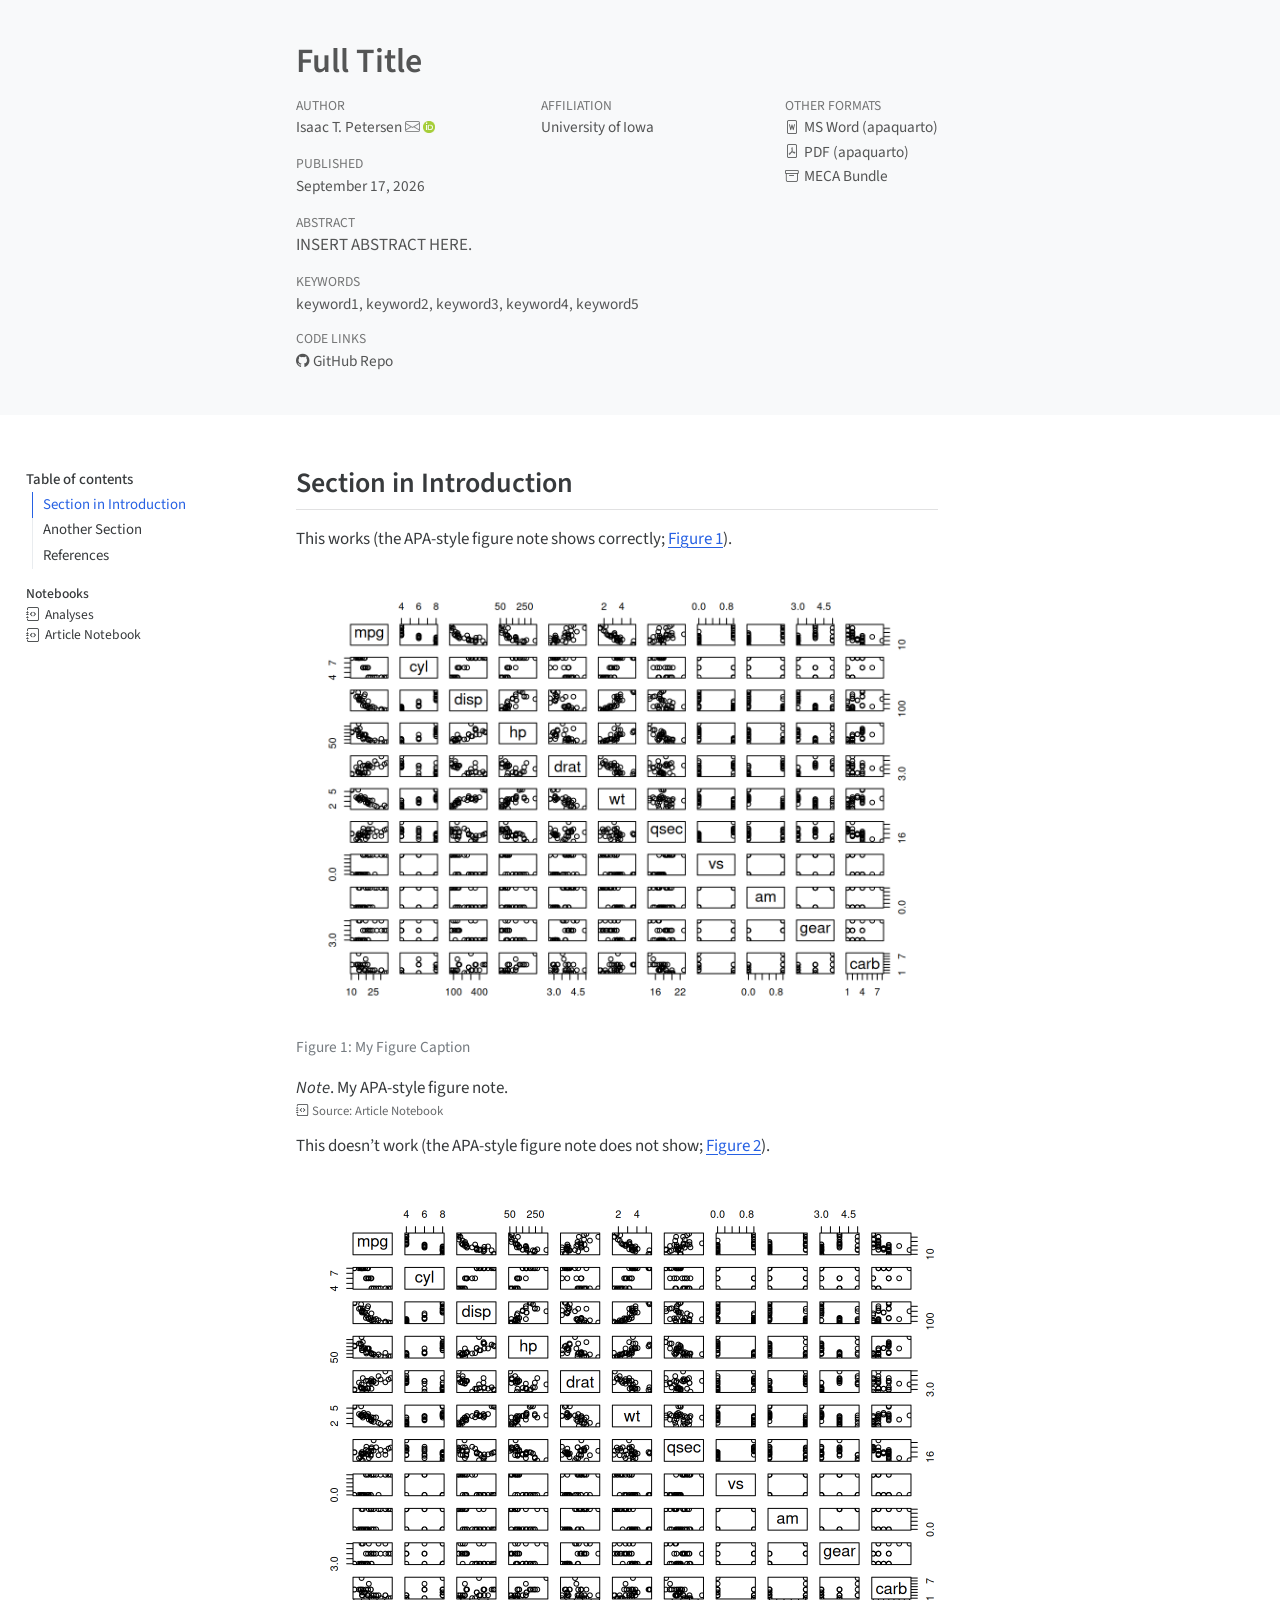
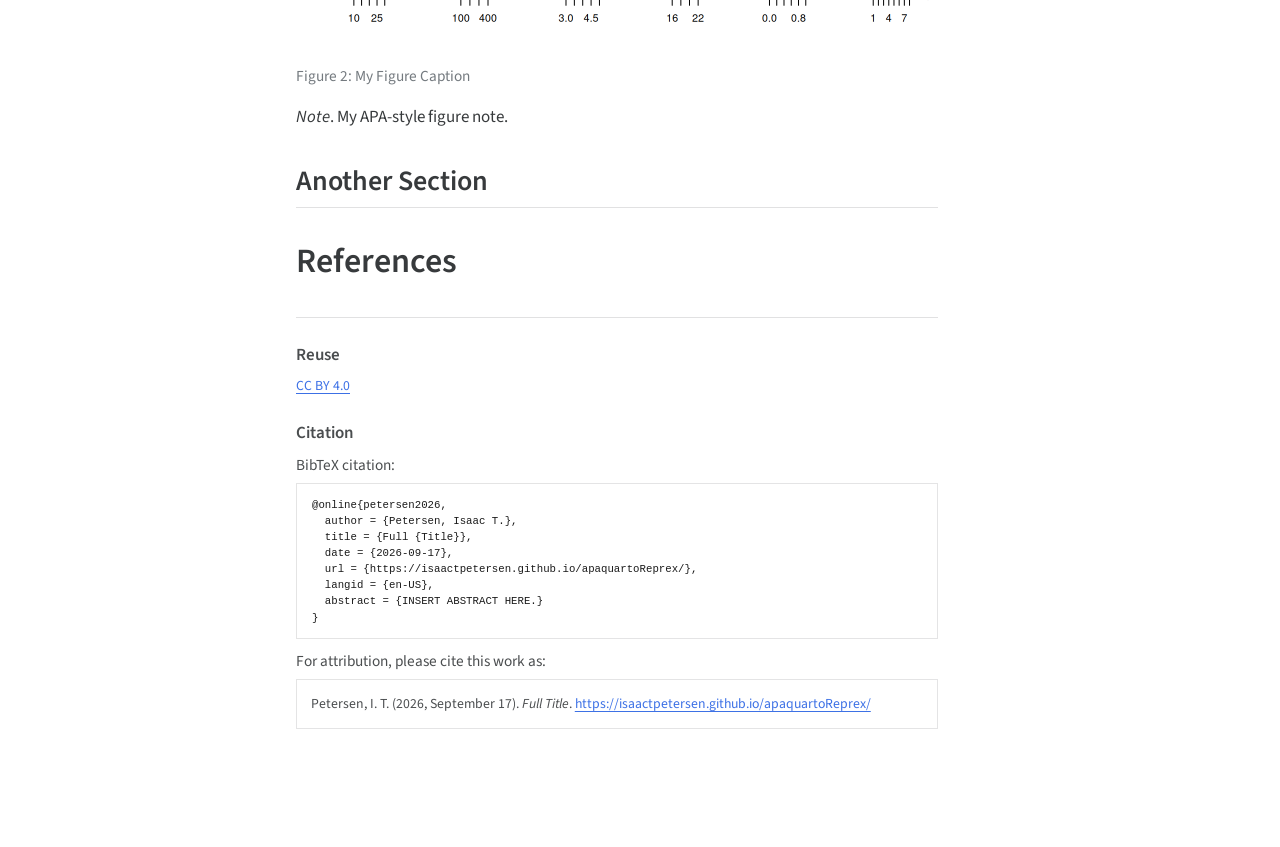
==== index.html @ 2e9f4476 "Built site for gh-pages" ====
<!DOCTYPE html>
<html xmlns="http://www.w3.org/1999/xhtml" lang="en-US" xml:lang="en-US"><head>
<meta http-equiv="Content-Type" content="text/html; charset=UTF-8">
<meta charset="utf-8">
<meta name="generator" content="quarto-1.10.18">
<meta name="viewport" content="width=device-width, initial-scale=1.0, user-scalable=yes">
<meta name="author" content="Isaac T. Petersen">
<meta name="dcterms.date" content="2026-09-17">
<meta name="keywords" content="keyword1, keyword2, keyword3, keyword4, keyword5">
<title>Full Title</title>
<style>
/* Default styles provided by pandoc.
** See https://pandoc.org/MANUAL.html#variables-for-html for config info.
*/
span.smallcaps{font-variant: small-caps;}
div.columns{display: flex; gap: 1.5em;}
div.column{flex: auto;}
@media screen {
div.columns{gap: min(4vw, 1.5em);}
div.column{overflow-x: auto;}
}
div.hanging-indent{margin-left: 1.5em; text-indent: -1.5em;}
ul.task-list{list-style: none;}
ul.task-list li input[type="checkbox"] {
  width: 0.8em;
  margin: 0 0.8em 0.2em -1em; /* quarto-specific, see https://github.com/quarto-dev/quarto-cli/issues/4556 */ 
  vertical-align: middle;
}
/* CSS for citations */
div.csl-bib-body { }
div.csl-entry {
  clear: both;
}
.hanging-indent div.csl-entry {
  margin-left:2em;
  text-indent:-2em;
}
div.csl-left-margin {
  min-width:2em;
  float:left;
}
div.csl-right-inline {
  margin-left:2em;
  padding-left:1em;
}
div.csl-indent {
  margin-left: 2em;
}</style>

<script src="site_libs/clipboard/clipboard.min.js"></script>
<script src="site_libs/quarto-html/quarto.js" type="module"></script>
<script src="site_libs/quarto-html/tabsets/tabsets.js" type="module"></script>
<script src="site_libs/quarto-html/popper.min.js"></script>
<script src="site_libs/quarto-html/tippy.umd.min.js"></script>
<script src="site_libs/quarto-html/anchor.min.js"></script>
<link href="site_libs/quarto-html/tippy.css" rel="stylesheet">
<link href="site_libs/quarto-html/quarto-syntax-highlighting-3419ea62b3ca2d77d3d547f86109e84e.css" rel="stylesheet" id="quarto-text-highlighting-styles">
<script src="site_libs/bootstrap/bootstrap.min.js"></script>
<link href="site_libs/bootstrap/bootstrap-icons.css" rel="stylesheet">
<link href="site_libs/bootstrap/bootstrap-d07b712d61dff58662c8542fd5fda3bb.min.css" rel="stylesheet" append-hash="true" id="quarto-bootstrap" data-mode="light">
<script src="site_libs/quarto-contrib/glightbox/glightbox.min.js"></script>
<link href="site_libs/quarto-contrib/glightbox/glightbox.min.css" rel="stylesheet">
<link href="site_libs/quarto-contrib/glightbox/lightbox.css" rel="stylesheet"><script type="application/json" class="js-hypothesis-config">
{
  "theme": "classic",
  "openSidebar": false,
  "showHighlights": "whenSidebarOpen"
}
</script><script async="" src="https://hypothes.is/embed.js"></script><script>
  window.document.addEventListener("DOMContentLoaded", function (_event) {
    document.body.classList.add('hypothesis-enabled');
  });
</script><link href="site_libs/pagedtable-1.1/css/pagedtable.css" rel="stylesheet">
<script src="site_libs/pagedtable-1.1/js/pagedtable.js"></script>
<meta name="citation_title" content="Full Title">
<meta name="citation_abstract" content="INSERT ABSTRACT HERE.">
<meta name="citation_keywords" content="keyword1,keyword2,keyword3,keyword4,keyword5">
<meta name="citation_author" content="Isaac T. Petersen">
<meta name="citation_publication_date" content="2026-09-17">
<meta name="citation_cover_date" content="2026-09-17">
<meta name="citation_year" content="2026">
<meta name="citation_online_date" content="2026-09-17">
<meta name="citation_fulltext_html_url" content="https://isaactpetersen.github.io/apaquartoReprex/">
<meta name="citation_language" content="en-US">
<meta name="citation_reference" content="citation_title=Strategies for the development of volcanic hazard maps in monogenetic volcanic fields: The example of La Palma (Canary Islands);,citation_author=José Marrero;,citation_author=Alicia García;,citation_author=Manuel Berrocoso;,citation_author=Ángeles Llinares;,citation_author=Antonio Rodríguez-Losada;,citation_author=R. Ortiz;,citation_publication_date=2019-07;,citation_cover_date=2019-07;,citation_year=2019;,citation_doi=10.1186/s13617-019-0085-5;,citation_volume=8;,citation_journal_title=Journal of Applied Volcanology;">
</head>
<body class="quarto-light">

<header id="title-block-header" class="quarto-title-block default toc-left page-columns page-full"><div class="quarto-title-banner page-columns page-full">
    <div class="quarto-title column-body">
      <h1 class="title">Full Title</h1>
          </div>

    
    <div class="quarto-title-meta-container">
      <div class="quarto-title-meta-column-start">
            <div class="quarto-title-meta-author">
          <div class="quarto-title-meta-heading">Author</div>
          <div class="quarto-title-meta-heading">Affiliation</div>
          
                <div class="quarto-title-meta-contents">
            <p class="author">Isaac T. Petersen <a href="mailto:isaac-t-petersen@uiowa.edu" class="quarto-title-author-email"><i class="bi bi-envelope"></i></a> <a href="https://orcid.org/0000-0003-3072-6673" class="quarto-title-author-orcid" aria-label="ORCID profile for Isaac T. Petersen"> <img alt="" src="[data-uri]"></a></p>
          </div>
                <div class="quarto-title-meta-contents">
                    <p class="affiliation">
                        University of Iowa
                      </p>
                  </div>
                    </div>
        
        <div class="quarto-title-meta">

                      
                <div>
            <div class="quarto-title-meta-heading">Published</div>
            <div class="quarto-title-meta-contents">
              <p class="date">September 17, 2026</p>
            </div>
          </div>
          
                
              </div>
      </div>
      <div class="quarto-title-meta-column-end quarto-other-formats-target">
      <div class="quarto-alternate-formats"><div class="quarto-title-meta-heading">Other Formats</div><div class="quarto-title-meta-contents"><p><a href="index.docx"><i class="bi bi-file-word"></i>MS Word (apaquarto)</a></p></div><div class="quarto-title-meta-contents"><p><a href="index.pdf"><i class="bi bi-file-pdf"></i>PDF (apaquarto)</a></p></div><div class="quarto-title-meta-contents"><p><a href="index-meca.zip" data-meca-link="true"><i class="bi bi-archive"></i>MECA Bundle</a></p></div></div></div>
    </div>

    <div>
      <div class="abstract">
        <div class="block-title">Abstract</div>
        INSERT ABSTRACT HERE.
      </div>
    </div>

    <div>
      <div class="keywords">
        <div class="block-title">Keywords</div>
        <p>keyword1, keyword2, keyword3, keyword4, keyword5</p>
      </div>
    </div>

    <div class="quarto-other-links-text-target">
    <div class="quarto-code-links"><div class="quarto-title-meta-heading">Code Links</div><div class="quarto-title-meta-contents"><span><a href="https://github.com/isaactpetersen/apaquartoReprex/" target="_blank"><i class="bi bi-github"></i>GitHub Repo</a></span></div></div></div>  </div>
</header><div id="quarto-content" class="page-columns page-rows-contents page-layout-article toc-left">
<div id="quarto-sidebar-toc-left" class="sidebar toc-left">
  <nav id="TOC" role="doc-toc" class="toc-active"><h2 id="toc-title">Table of contents</h2>
   
  <ul>
<li><a href="#section-in-introduction" id="toc-section-in-introduction" class="nav-link active" data-scroll-target="#section-in-introduction">Section in Introduction</a></li>
  <li><a href="#another-section" id="toc-another-section" class="nav-link" data-scroll-target="#another-section">Another Section</a></li>
  <li><a href="#references" id="toc-references" class="nav-link" data-scroll-target="#references">References</a></li>
  </ul><div class="quarto-alternate-notebooks"><h2>Notebooks</h2><ul><li><a href="notebooks/analyses-preview.html"><i class="bi bi-journal-code"></i>Analyses</a></li><li><a href="index-preview.html"><i class="bi bi-journal-code"></i>Article Notebook</a></li></ul></div></nav>
</div>
<div id="quarto-margin-sidebar" class="sidebar margin-sidebar zindex-bottom">
</div>
<main class="content quarto-banner-title-block" id="quarto-document-content"><!-- The introduction should not have a level-1 heading such as Introduction. --><section id="section-in-introduction" class="level2"><h2 class="anchored" data-anchor-id="section-in-introduction">Section in Introduction</h2>
<p>This works (the APA-style figure note shows correctly; <a href="#fig-mtcars" class="quarto-xref">Figure&nbsp;1</a>).</p>
<div id="cell-fig-mtcars" class="cell" data-apa-note="My APA-style figure note." data-apa-note-written="2d80652f">
<div class="cell-output-display">
<div id="fig-mtcars" class="quarto-float quarto-figure quarto-figure-center anchored">
<figure class="quarto-float quarto-float-fig figure"><div aria-describedby="fig-mtcars-caption-0ceaefa1-69ba-4598-a22c-09a6ac19f8ca">
<a href="index_files/figure-html/fig-mtcars-1.png" class="lightbox" data-gallery="quarto-lightbox-gallery-1" title="Figure&nbsp;1: My Figure Caption"><img src="index_files/figure-html/fig-mtcars-1.png" class="img-fluid figure-img" width="672"></a>
</div>
<figcaption class="quarto-float-caption-bottom quarto-float-caption quarto-float-fig" id="fig-mtcars-caption-0ceaefa1-69ba-4598-a22c-09a6ac19f8ca">
Figure&nbsp;1: My Figure Caption
</figcaption></figure>
</div>
</div>
<div>
<div class="FigureNote NoIndent" data-custom-style="FigureNote">
<em>Note</em>. My&nbsp;APA-style figure note.
</div>
</div>
<a class="quarto-notebook-link" id="nblink-1" href="index-preview.html#cell-fig-mtcars">Source: Article Notebook</a></div>
<p>This doesn’t work (the APA-style figure note does not show; <a href="#fig-mtcars2" class="quarto-xref">Figure&nbsp;2</a>).</p>
<div class="quarto-embed-nb-cell">
<div id="cell-fig-mtcars2" class="cell" data-apa-note="My APA-style figure note." data-apa-note-written="2d80652f">
<div class="cell-output cell-output-display">
<div id="fig-mtcars2" class="quarto-float quarto-figure quarto-figure-center anchored">
<figure class="quarto-float quarto-float-fig figure"><div aria-describedby="fig-mtcars2-caption-0ceaefa1-69ba-4598-a22c-09a6ac19f8ca">
<a href="index_files/figure-html/notebooks-analyses-fig-mtcars2-output-1.png" class="lightbox" data-gallery="quarto-lightbox-gallery-2" title="Figure&nbsp;2: My Figure Caption"><img src="index_files/figure-html/notebooks-analyses-fig-mtcars2-output-1.png" width="672" height="480" class="figure-img"></a>
</div>
<figcaption class="quarto-float-caption-bottom quarto-float-caption quarto-float-fig" id="fig-mtcars2-caption-0ceaefa1-69ba-4598-a22c-09a6ac19f8ca">
Figure&nbsp;2: My Figure Caption
</figcaption></figure>
</div>
</div>
<div>
<div class="FigureNote NoIndent" data-custom-style="FigureNote">
<em>Note</em>. My&nbsp;APA-style figure note.
</div>
</div>
</div>
</div>
</section><section id="another-section" class="level2"><h2 class="anchored" data-anchor-id="another-section">Another Section</h2>
</section><section id="references" class="level1"><h1>References</h1>
<!-- References will auto-populate in the refs div below -->
<div id="refs" role="list">

</div>
</section><div id="quarto-appendix" class="default"><section class="quarto-appendix-contents" id="quarto-reuse"><h2 class="anchored quarto-appendix-heading">Reuse</h2><div class="quarto-appendix-contents"><div><a rel="license" href="https://creativecommons.org/licenses/by/4.0/deed.en_us">CC BY 4.0</a></div></div></section><section class="quarto-appendix-contents" id="quarto-citation"><h2 class="anchored quarto-appendix-heading">Citation</h2><div><div class="quarto-appendix-secondary-label">BibTeX citation:</div><pre class="sourceCode code-with-copy quarto-appendix-bibtex"><code class="sourceCode bibtex">@online{petersen2026,
  author = {Petersen, Isaac T.},
  title = {Full {Title}},
  date = {2026-09-17},
  url = {https://isaactpetersen.github.io/apaquartoReprex/},
  langid = {en-US},
  abstract = {INSERT ABSTRACT HERE.}
}
</code><button title="Copy to Clipboard" class="code-copy-button"><i class="bi"></i></button></pre><div class="quarto-appendix-secondary-label">For attribution, please cite this work as:</div><div id="ref-petersen2026" class="csl-entry quarto-appendix-citeas" role="listitem">
Petersen, I. T. (2026, September 17). <em>Full Title</em>. <a href="https://isaactpetersen.github.io/apaquartoReprex/">https://isaactpetersen.github.io/apaquartoReprex/</a>
</div></div></section></div></main><!-- /main column --><script id="quarto-html-after-body" type="application/javascript">
  window.document.addEventListener("DOMContentLoaded", function (event) {
    const icon = "";
    const anchorJS = new window.AnchorJS();
    anchorJS.options = {
      placement: 'right',
      icon: icon
    };
    anchorJS.add('.anchored');
    const isCodeAnnotation = (el) => {
      for (const clz of el.classList) {
        if (clz.startsWith('code-annotation-')) {                     
          return true;
        }
      }
      return false;
    }
    const onCopySuccess = function(e) {
      // button target
      const button = e.trigger;
      // don't keep focus
      button.blur();
      // flash "checked"
      button.classList.add('code-copy-button-checked');
      var currentTitle = button.getAttribute("title");
      button.setAttribute("title", "Copied!");
      let tooltip;
      if (window.bootstrap) {
        button.setAttribute("data-bs-toggle", "tooltip");
        button.setAttribute("data-bs-placement", "left");
        button.setAttribute("data-bs-title", "Copied!");
        tooltip = new bootstrap.Tooltip(button, 
          { trigger: "manual", 
            customClass: "code-copy-button-tooltip",
            offset: [0, -8]});
        tooltip.show();    
      }
      setTimeout(function() {
        if (tooltip) {
          tooltip.hide();
          button.removeAttribute("data-bs-title");
          button.removeAttribute("data-bs-toggle");
          button.removeAttribute("data-bs-placement");
        }
        button.setAttribute("title", currentTitle);
        button.classList.remove('code-copy-button-checked');
      }, 1000);
      // clear code selection
      e.clearSelection();
    }
    const getTextToCopy = function(trigger) {
      const outerScaffold = trigger.parentElement.cloneNode(true);
      const codeEl = outerScaffold.querySelector('code');
      for (const childEl of codeEl.children) {
        if (isCodeAnnotation(childEl)) {
          childEl.remove();
        }
      }
      return codeEl.innerText;
    }
    const clipboard = new window.ClipboardJS('.code-copy-button:not([data-in-quarto-modal])', {
      text: getTextToCopy
    });
    clipboard.on('success', onCopySuccess);
    if (window.document.getElementById('quarto-embedded-source-code-modal')) {
      const clipboardModal = new window.ClipboardJS('.code-copy-button[data-in-quarto-modal]', {
        text: getTextToCopy,
        container: window.document.getElementById('quarto-embedded-source-code-modal')
      });
      clipboardModal.on('success', onCopySuccess);
    }
      var localhostRegex = new RegExp(/^(?:http|https):\/\/localhost\:?[0-9]*\//);
      var mailtoRegex = new RegExp(/^mailto:/);
        var filterRegex = new RegExp('/' + window.location.host + '/');
      var isInternal = (href) => {
          return filterRegex.test(href) || localhostRegex.test(href) || mailtoRegex.test(href);
      }
      // Inspect non-navigation links and adorn them if external
     var links = window.document.querySelectorAll('a[href]:not(.nav-link):not(.navbar-brand):not(.toc-action):not(.sidebar-link):not(.sidebar-item-toggle):not(.pagination-link):not(.no-external):not([aria-hidden]):not(.dropdown-item):not(.quarto-navigation-tool):not(.about-link)');
      for (var i=0; i<links.length; i++) {
        const link = links[i];
        if (!isInternal(link.href)) {
          // undo the damage that might have been done by quarto-nav.js in the case of
          // links that we want to consider external
          if (link.dataset.originalHref !== undefined) {
            link.href = link.dataset.originalHref;
          }
            // target, if specified
            link.setAttribute("target", "_blank");
            if (link.getAttribute("rel") === null) {
              link.setAttribute("rel", "noopener");
            }
        }
      }
    function tippyHover(el, contentFn, onTriggerFn, onUntriggerFn) {
      const config = {
        allowHTML: true,
        maxWidth: 500,
        delay: 100,
        arrow: false,
        appendTo: function(el) {
            return el.parentElement;
        },
        interactive: true,
        interactiveBorder: 10,
        theme: 'quarto',
        placement: 'bottom-start',
      };
      if (contentFn) {
        config.content = contentFn;
      }
      if (onTriggerFn) {
        config.onTrigger = onTriggerFn;
      }
      if (onUntriggerFn) {
        config.onUntrigger = onUntriggerFn;
      }
      window.tippy(el, config); 
    }
    const noterefs = window.document.querySelectorAll('a[role="doc-noteref"]');
    for (var i=0; i<noterefs.length; i++) {
      const ref = noterefs[i];
      tippyHover(ref, function() {
        // use id or data attribute instead here
        let href = ref.getAttribute('data-footnote-href') || ref.getAttribute('href');
        try { href = new URL(href).hash; } catch {}
        const id = href.replace(/^#\/?/, "");
        const note = window.document.getElementById(id);
        if (note) {
          return note.innerHTML;
        } else {
          return "";
        }
      });
    }
    const xrefs = window.document.querySelectorAll('a.quarto-xref');
    const processXRef = (id, note) => {
      // Strip column container classes
      const stripColumnClz = (el) => {
        el.classList.remove("page-full", "page-columns");
        if (el.children) {
          for (const child of el.children) {
            stripColumnClz(child);
          }
        }
      }
      stripColumnClz(note)
      if (id === null || id.startsWith('sec-')) {
        // Special case sections, only their first couple elements
        const container = document.createElement("div");
        if (note.children && note.children.length > 2) {
          container.appendChild(note.children[0].cloneNode(true));
          for (let i = 1; i < note.children.length; i++) {
            const child = note.children[i];
            if (child.tagName === "P" && child.innerText === "") {
              continue;
            } else {
              container.appendChild(child.cloneNode(true));
              break;
            }
          }
          if (window.Quarto?.typesetMath) {
            window.Quarto.typesetMath(container);
          }
          return container.innerHTML
        } else {
          if (window.Quarto?.typesetMath) {
            window.Quarto.typesetMath(note);
          }
          return note.innerHTML;
        }
      } else {
        // Remove any anchor links if they are present
        const anchorLink = note.querySelector('a.anchorjs-link');
        if (anchorLink) {
          anchorLink.remove();
        }
        if (window.Quarto?.typesetMath) {
          window.Quarto.typesetMath(note);
        }
        if (note.classList.contains("callout")) {
          return note.outerHTML;
        } else {
          return note.innerHTML;
        }
      }
    }
    for (var i=0; i<xrefs.length; i++) {
      const xref = xrefs[i];
      tippyHover(xref, undefined, function(instance) {
        instance.disable();
        let url = xref.getAttribute('href');
        let hash = undefined; 
        if (url.startsWith('#')) {
          hash = url;
        } else {
          try { hash = new URL(url).hash; } catch {}
        }
        if (hash) {
          const id = hash.replace(/^#\/?/, "");
          const note = window.document.getElementById(id);
          if (note !== null) {
            try {
              const html = processXRef(id, note.cloneNode(true));
              instance.setContent(html);
            } finally {
              instance.enable();
              instance.show();
            }
          } else {
            // See if we can fetch this
            fetch(url.split('#')[0])
            .then(res => res.text())
            .then(html => {
              const parser = new DOMParser();
              const htmlDoc = parser.parseFromString(html, "text/html");
              const note = htmlDoc.getElementById(id);
              if (note !== null) {
                const html = processXRef(id, note);
                instance.setContent(html);
              } 
            }).finally(() => {
              instance.enable();
              instance.show();
            });
          }
        } else {
          // See if we can fetch a full url (with no hash to target)
          // This is a special case and we should probably do some content thinning / targeting
          fetch(url)
          .then(res => res.text())
          .then(html => {
            const parser = new DOMParser();
            const htmlDoc = parser.parseFromString(html, "text/html");
            const note = htmlDoc.querySelector('main.content');
            if (note !== null) {
              // This should only happen for chapter cross references
              // (since there is no id in the URL)
              // remove the first header
              if (note.children.length > 0 && note.children[0].tagName === "HEADER") {
                note.children[0].remove();
              }
              const html = processXRef(null, note);
              instance.setContent(html);
            } 
          }).finally(() => {
            instance.enable();
            instance.show();
          });
        }
      }, function(instance) {
      });
    }
        let selectedAnnoteEl;
        const selectorForAnnotation = ( cell, annotation) => {
          let cellAttr = 'data-code-cell="' + cell + '"';
          let lineAttr = 'data-code-annotation="' +  annotation + '"';
          const selector = 'span[' + cellAttr + '][' + lineAttr + ']';
          return selector;
        }
        const selectCodeLines = (annoteEl) => {
          const doc = window.document;
          const targetCell = annoteEl.getAttribute("data-target-cell");
          const targetAnnotation = annoteEl.getAttribute("data-target-annotation");
          const annoteSpan = window.document.querySelector(selectorForAnnotation(targetCell, targetAnnotation));
          const lines = annoteSpan.getAttribute("data-code-lines").split(",");
          const lineIds = lines.map((line) => {
            return targetCell + "-" + line;
          })
          let top = null;
          let height = null;
          let parent = null;
          if (lineIds.length > 0) {
              //compute the position of the single el (top and bottom and make a div)
              const el = window.document.getElementById(lineIds[0]);
              top = el.offsetTop;
              height = el.offsetHeight;
              parent = el.parentElement.parentElement;
            if (lineIds.length > 1) {
              const lastEl = window.document.getElementById(lineIds[lineIds.length - 1]);
              const bottom = lastEl.offsetTop + lastEl.offsetHeight;
              height = bottom - top;
            }
            if (top !== null && height !== null && parent !== null) {
              // cook up a div (if necessary) and position it 
              let div = window.document.getElementById("code-annotation-line-highlight");
              if (div === null) {
                div = window.document.createElement("div");
                div.setAttribute("id", "code-annotation-line-highlight");
                div.style.position = 'absolute';
                parent.appendChild(div);
              }
              div.style.top = top - 2 + "px";
              div.style.height = height + 4 + "px";
              div.style.left = 0;
              let gutterDiv = window.document.getElementById("code-annotation-line-highlight-gutter");
              if (gutterDiv === null) {
                gutterDiv = window.document.createElement("div");
                gutterDiv.setAttribute("id", "code-annotation-line-highlight-gutter");
                gutterDiv.style.position = 'absolute';
                const codeCell = window.document.getElementById(targetCell);
                const gutter = codeCell.querySelector('.code-annotation-gutter');
                gutter.appendChild(gutterDiv);
              }
              gutterDiv.style.top = top - 2 + "px";
              gutterDiv.style.height = height + 4 + "px";
            }
            selectedAnnoteEl = annoteEl;
          }
        };
        const unselectCodeLines = () => {
          const elementsIds = ["code-annotation-line-highlight", "code-annotation-line-highlight-gutter"];
          elementsIds.forEach((elId) => {
            const div = window.document.getElementById(elId);
            if (div) {
              div.remove();
            }
          });
          selectedAnnoteEl = undefined;
        };
          // Handle positioning of the toggle
      window.addEventListener(
        "resize",
        throttle(() => {
          elRect = undefined;
          if (selectedAnnoteEl) {
            selectCodeLines(selectedAnnoteEl);
          }
        }, 10)
      );
      function throttle(fn, ms) {
      let throttle = false;
      let timer;
        return (...args) => {
          if(!throttle) { // first call gets through
              fn.apply(this, args);
              throttle = true;
          } else { // all the others get throttled
              if(timer) clearTimeout(timer); // cancel #2
              timer = setTimeout(() => {
                fn.apply(this, args);
                timer = throttle = false;
              }, ms);
          }
        };
      }
        // Attach click handler to the DT
        const annoteDls = window.document.querySelectorAll('dt[data-target-cell]');
        for (const annoteDlNode of annoteDls) {
          annoteDlNode.addEventListener('click', (event) => {
            const clickedEl = event.target;
            if (clickedEl !== selectedAnnoteEl) {
              unselectCodeLines();
              const activeEl = window.document.querySelector('dt[data-target-cell].code-annotation-active');
              if (activeEl) {
                activeEl.classList.remove('code-annotation-active');
              }
              selectCodeLines(clickedEl);
              clickedEl.classList.add('code-annotation-active');
            } else {
              // Unselect the line
              unselectCodeLines();
              clickedEl.classList.remove('code-annotation-active');
            }
          });
        }
    const findCites = (el) => {
      const parentEl = el.parentElement;
      if (parentEl) {
        const cites = parentEl.dataset.cites;
        if (cites) {
          return {
            el,
            cites: cites.split(' ')
          };
        } else {
          return findCites(el.parentElement)
        }
      } else {
        return undefined;
      }
    };
    var bibliorefs = window.document.querySelectorAll('a[role="doc-biblioref"]');
    for (var i=0; i<bibliorefs.length; i++) {
      const ref = bibliorefs[i];
      const citeInfo = findCites(ref);
      if (citeInfo) {
        tippyHover(citeInfo.el, function() {
          var popup = window.document.createElement('div');
          citeInfo.cites.forEach(function(cite) {
            var citeDiv = window.document.createElement('div');
            citeDiv.classList.add('hanging-indent');
            citeDiv.classList.add('csl-entry');
            var biblioDiv = window.document.getElementById('ref-' + cite);
            if (biblioDiv) {
              citeDiv.innerHTML = biblioDiv.innerHTML;
            }
            popup.appendChild(citeDiv);
          });
          return popup.innerHTML;
        });
      }
    }
  });
  </script>
</div> <!-- /content -->
<script>var lightboxQuarto = GLightbox({"closeEffect":"zoom","descPosition":"bottom","loop":false,"openEffect":"zoom","selector":".lightbox"});
(function() {
  let previousOnload = window.onload;
  window.onload = () => {
    if (previousOnload) {
      previousOnload();
    }
    lightboxQuarto.on('slide_before_load', (data) => {
      const { slideIndex, slideNode, slideConfig, player, trigger } = data;
      const href = trigger.getAttribute('href');
      if (href !== null) {
        const imgEl = window.document.querySelector(`a[href="${href}"] img`);
        if (imgEl !== null) {
          const srcAttr = imgEl.getAttribute("src");
          if (srcAttr && srcAttr.startsWith("data:")) {
            slideConfig.href = srcAttr;
          }
        }
      } 
    });
  
    lightboxQuarto.on('slide_after_load', (data) => {
      const { slideIndex, slideNode, slideConfig, player, trigger } = data;
      if (window.Quarto?.typesetMath) {
        window.Quarto.typesetMath(slideNode);
      }
    });
  
  };
  
})();
          </script>


</body></html>
---- site_libs/quarto-html/tippy.css ----
.tippy-box[data-animation=fade][data-state=hidden]{opacity:0}[data-tippy-root]{max-width:calc(100vw - 10px)}.tippy-box{position:relative;background-color:#333;color:#fff;border-radius:4px;font-size:14px;line-height:1.4;white-space:normal;outline:0;transition-property:transform,visibility,opacity}.tippy-box[data-placement^=top]>.tippy-arrow{bottom:0}.tippy-box[data-placement^=top]>.tippy-arrow:before{bottom:-7px;left:0;border-width:8px 8px 0;border-top-color:initial;transform-origin:center top}.tippy-box[data-placement^=bottom]>.tippy-arrow{top:0}.tippy-box[data-placement^=bottom]>.tippy-arrow:before{top:-7px;left:0;border-width:0 8px 8px;border-bottom-color:initial;transform-origin:center bottom}.tippy-box[data-placement^=left]>.tippy-arrow{right:0}.tippy-box[data-placement^=left]>.tippy-arrow:before{border-width:8px 0 8px 8px;border-left-color:initial;right:-7px;transform-origin:center left}.tippy-box[data-placement^=right]>.tippy-arrow{left:0}.tippy-box[data-placement^=right]>.tippy-arrow:before{left:-7px;border-width:8px 8px 8px 0;border-right-color:initial;transform-origin:center right}.tippy-box[data-inertia][data-state=visible]{transition-timing-function:cubic-bezier(.54,1.5,.38,1.11)}.tippy-arrow{width:16px;height:16px;color:#333}.tippy-arrow:before{content:"";position:absolute;border-color:transparent;border-style:solid}.tippy-content{position:relative;padding:5px 9px;z-index:1}
---- site_libs/quarto-html/quarto-syntax-highlighting-3419ea62b3ca2d77d3d547f86109e84e.css ----
/* quarto syntax highlight colors */
:root {
  --quarto-hl-ot-color: #d91e18;
  --quarto-hl-at-color: #a55a00;
  --quarto-hl-ss-color: #008000;
  --quarto-hl-an-color: #696969;
  --quarto-hl-fu-color: #06287e;
  --quarto-hl-st-color: #008000;
  --quarto-hl-cf-color: #d91e18;
  --quarto-hl-op-color: #00769e;
  --quarto-hl-er-color: #7928a1;
  --quarto-hl-bn-color: #7928a1;
  --quarto-hl-al-color: #7928a1;
  --quarto-hl-va-color: #a55a00;
  --quarto-hl-bu-color: inherit;
  --quarto-hl-ex-color: inherit;
  --quarto-hl-pp-color: #7928a1;
  --quarto-hl-in-color: #696969;
  --quarto-hl-vs-color: #008000;
  --quarto-hl-wa-color: #696969;
  --quarto-hl-do-color: #696969;
  --quarto-hl-im-color: inherit;
  --quarto-hl-ch-color: #008000;
  --quarto-hl-dt-color: #7928a1;
  --quarto-hl-fl-color: #a55a00;
  --quarto-hl-co-color: #696969;
  --quarto-hl-cv-color: #696969;
  --quarto-hl-cn-color: #d91e18;
  --quarto-hl-sc-color: #00769e;
  --quarto-hl-dv-color: #7928a1;
  --quarto-hl-kw-color: #d91e18;
}

/* other quarto variables */
:root {
  --quarto-font-monospace: SFMono-Regular, Menlo, Monaco, Consolas, "Liberation Mono", "Courier New", monospace;
}

/* syntax highlight based on Pandoc's rules */
pre > code.sourceCode > span {
  color: #545454;
}

code.sourceCode > span {
  color: #545454;
}

div.sourceCode,
div.sourceCode pre.sourceCode {
  color: #545454;
}

/* Normal */
code span {
  color: #545454;
}

/* Alert */
code span.al {
  color: #7928a1;
  font-style: inherit;
}

/* Annotation */
code span.an {
  color: #696969;
  font-style: inherit;
}

/* Attribute */
code span.at {
  color: #a55a00;
  font-style: inherit;
}

/* BaseN */
code span.bn {
  color: #7928a1;
  font-style: inherit;
}

/* BuiltIn */
code span.bu {
  font-style: inherit;
}

/* ControlFlow */
code span.cf {
  color: #d91e18;
  font-style: inherit;
}

/* Char */
code span.ch {
  color: #008000;
  font-style: inherit;
}

/* Constant */
code span.cn {
  color: #d91e18;
  font-style: inherit;
}

/* Comment */
code span.co {
  color: #696969;
  font-style: inherit;
}

/* CommentVar */
code span.cv {
  color: #696969;
  font-style: italic;
}

/* Documentation */
code span.do {
  color: #696969;
  font-style: italic;
}

/* DataType */
code span.dt {
  color: #7928a1;
  font-style: inherit;
}

/* DecVal */
code span.dv {
  color: #7928a1;
  font-style: inherit;
}

/* Error */
code span.er {
  color: #7928a1;
  font-style: inherit;
}

/* Extension */
code span.ex {
  font-style: inherit;
}

/* Float */
code span.fl {
  color: #a55a00;
  font-style: inherit;
}

/* Function */
code span.fu {
  color: #06287e;
  font-style: inherit;
}

/* Import */
code span.im {
  font-style: inherit;
}

/* Information */
code span.in {
  color: #696969;
  font-style: inherit;
}

/* Keyword */
code span.kw {
  color: #d91e18;
  font-style: inherit;
}

/* Operator */
code span.op {
  color: #00769e;
  font-style: inherit;
}

/* Other */
code span.ot {
  color: #d91e18;
  font-style: inherit;
}

/* Preprocessor */
code span.pp {
  color: #7928a1;
  font-style: inherit;
}

/* SpecialChar */
code span.sc {
  color: #00769e;
  font-style: inherit;
}

/* SpecialString */
code span.ss {
  color: #008000;
  font-style: inherit;
}

/* String */
code span.st {
  color: #008000;
  font-style: inherit;
}

/* Variable */
code span.va {
  color: #a55a00;
  font-style: inherit;
}

/* VerbatimString */
code span.vs {
  color: #008000;
  font-style: inherit;
}

/* Warning */
code span.wa {
  color: #696969;
  font-style: italic;
}

.prevent-inlining {
  content: "</";
}

/*# sourceMappingURL=a0e48aebe202bc7301f9966d54efda35.css.map */
---- site_libs/pagedtable-1.1/css/pagedtable.css ----
.pagedtable {
  overflow: auto;
  padding-left: 8px;
  padding-right: 8px;
}

.pagedtable-wrapper {
  border: 1px solid #ccc;
  border-radius: 4px;
  margin-bottom: 10px;
}

.pagedtable table {
  width: 100%;
  max-width: 100%;
  margin: 0;
}

.pagedtable th {
  padding: 0 5px 0 5px;
  border: none;
  border-bottom: 2px solid #dddddd;

  min-width: 45px;
}

.pagedtable-empty th {
  display: none;
}

.pagedtable td {
  padding: 0 4px 0 4px;
}

.pagedtable .even {
  background-color: rgba(140, 140, 140, 0.1);
}

.pagedtable-padding-col {
  display: none;
}

.pagedtable a {
  -webkit-touch-callout: none;
  -webkit-user-select: none;
  -khtml-user-select: none;
  -moz-user-select: none;
  -ms-user-select: none;
  user-select: none;
}

.pagedtable-index-nav {
  cursor: pointer;
  padding: 0 5px 0 5px;
  float: right;
  border: 0;
}

.pagedtable-index-nav-disabled {
  cursor: default;
  text-decoration: none;
  color: #999;
}

a.pagedtable-index-nav-disabled:hover {
  text-decoration: none;
  color: #999;
}

.pagedtable-indexes {
  cursor: pointer;
  float: right;
  border: 0;
}

.pagedtable-index-current {
  cursor: default;
  text-decoration: none;
  font-weight: bold;
  color: #333;
  border: 0;
}

a.pagedtable-index-current:hover {
  text-decoration: none;
  font-weight: bold;
  color: #333;
}

.pagedtable-index {
  width: 30px;
  display: inline-block;
  text-align: center;
  border: 0;
}

.pagedtable-index-separator-left {
  display: inline-block;
  color: #333;
  font-size: 9px;
  padding: 0 0 0 0;
  cursor: default;
}

.pagedtable-index-separator-right {
  display: inline-block;
  color: #333;
  font-size: 9px;
  padding: 0 4px 0 0;
  cursor: default;
}

.pagedtable-footer {
  padding-top: 4px;
  padding-bottom: 5px;
}

.pagedtable-not-empty .pagedtable-footer {
  border-top: 2px solid #dddddd;
}

.pagedtable-info {
  overflow: hidden;
  color: #999;
  white-space: nowrap;
  text-overflow: ellipsis;
}

.pagedtable-header-name {
  overflow: hidden;
  text-overflow: ellipsis;
}

.pagedtable-header-type {
  color: #999;
  font-weight: 400;
}

.pagedtable-na-cell {
  font-style: italic;
  opacity: 0.3;
}
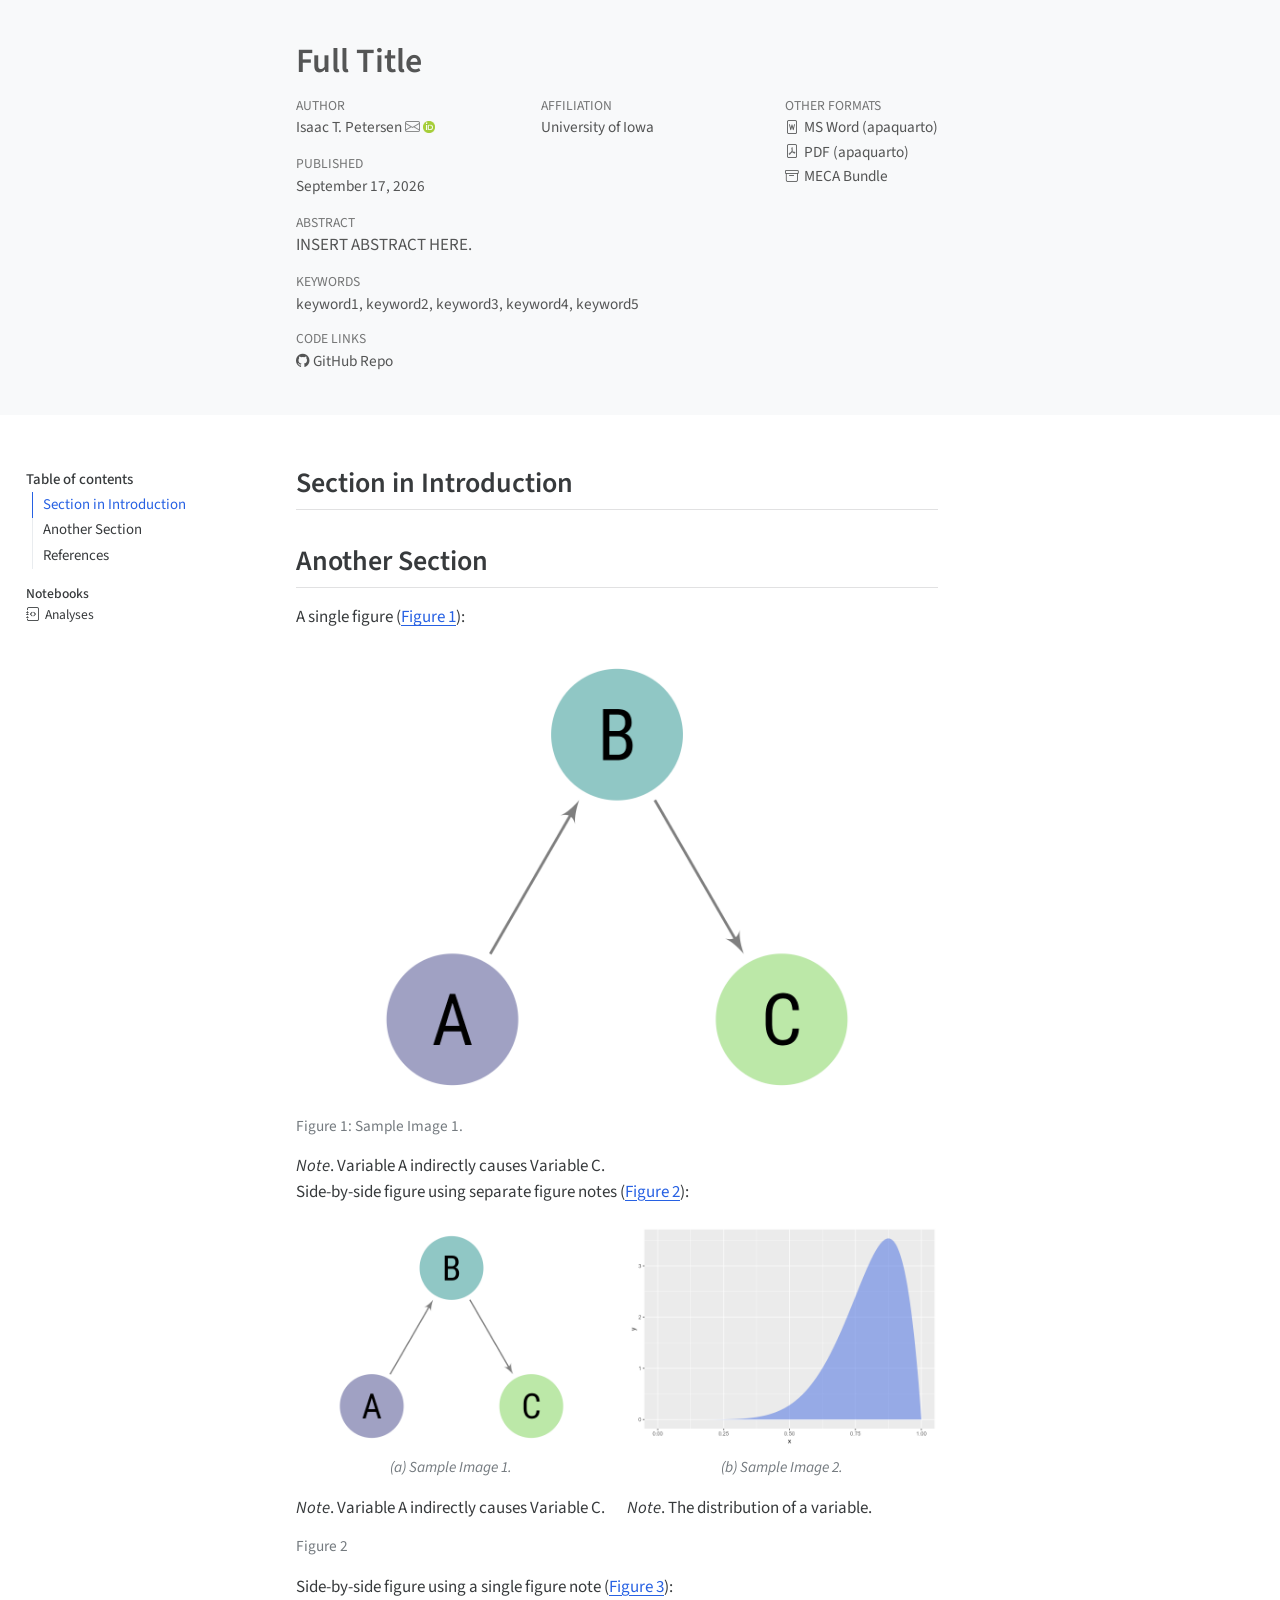
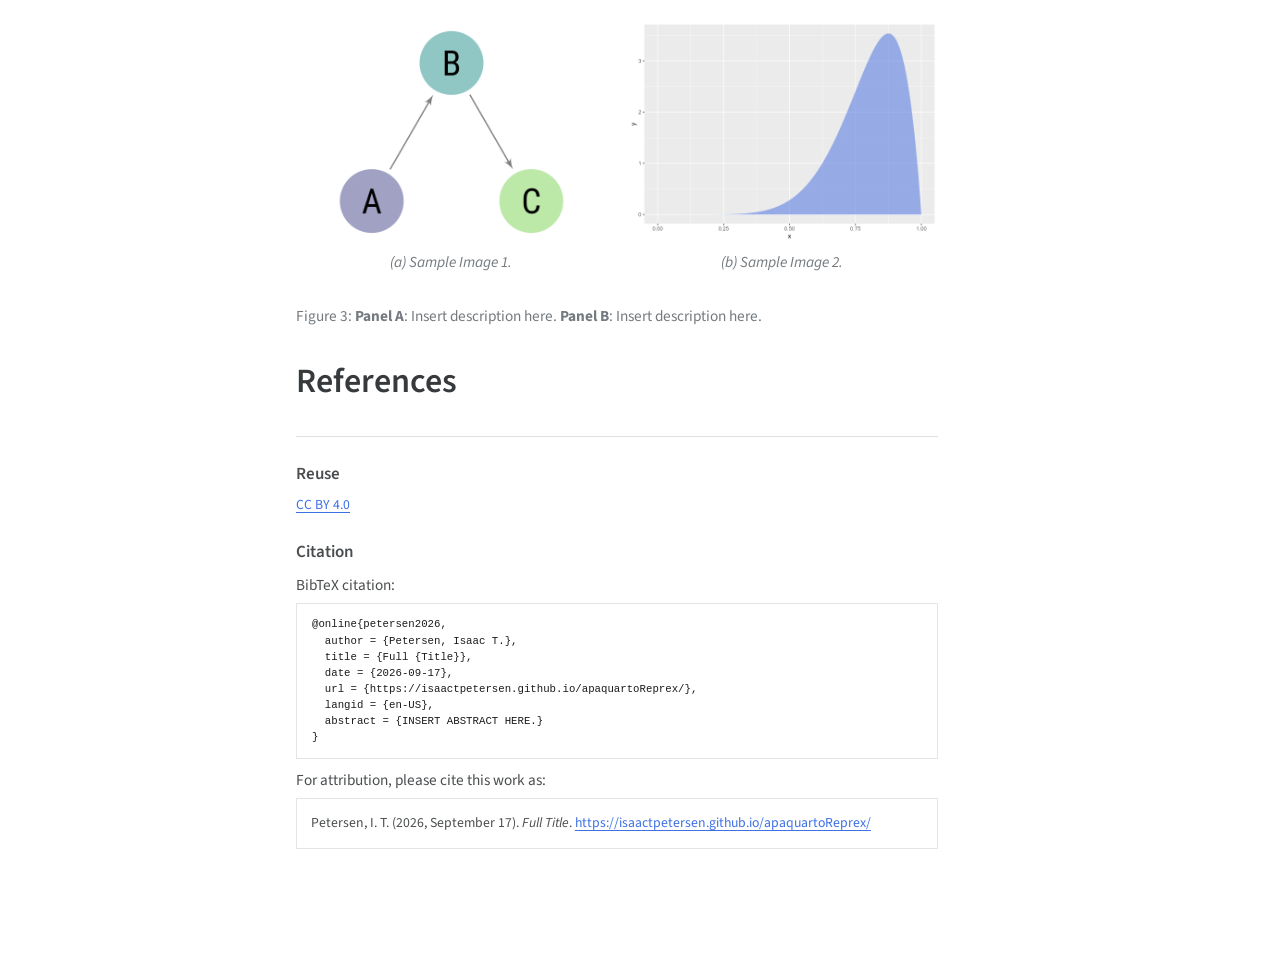
==== commit ec1ddf9c: "Built site for gh-pages" ====
--- a/index.html
+++ b/index.html
@@ -1,12 +1,15 @@
 <!DOCTYPE html>
 <html xmlns="http://www.w3.org/1999/xhtml" lang="en-US" xml:lang="en-US"><head>
-<meta http-equiv="Content-Type" content="text/html; charset=UTF-8">
+
 <meta charset="utf-8">
 <meta name="generator" content="quarto-1.10.18">
+
 <meta name="viewport" content="width=device-width, initial-scale=1.0, user-scalable=yes">
+
 <meta name="author" content="Isaac T. Petersen">
 <meta name="dcterms.date" content="2026-09-17">
 <meta name="keywords" content="keyword1, keyword2, keyword3, keyword4, keyword5">
+
 <title>Full Title</title>
 <style>
 /* Default styles provided by pandoc.
@@ -47,6 +50,7 @@
   margin-left: 2em;
 }</style>
 
+
 <script src="site_libs/clipboard/clipboard.min.js"></script>
 <script src="site_libs/quarto-html/quarto.js" type="module"></script>
 <script src="site_libs/quarto-html/tabsets/tabsets.js" type="module"></script>
@@ -60,18 +64,22 @@
 <link href="site_libs/bootstrap/bootstrap-d07b712d61dff58662c8542fd5fda3bb.min.css" rel="stylesheet" append-hash="true" id="quarto-bootstrap" data-mode="light">
 <script src="site_libs/quarto-contrib/glightbox/glightbox.min.js"></script>
 <link href="site_libs/quarto-contrib/glightbox/glightbox.min.css" rel="stylesheet">
-<link href="site_libs/quarto-contrib/glightbox/lightbox.css" rel="stylesheet"><script type="application/json" class="js-hypothesis-config">
+<link href="site_libs/quarto-contrib/glightbox/lightbox.css" rel="stylesheet">
+<script type="application/json" class="js-hypothesis-config">
 {
   "theme": "classic",
   "openSidebar": false,
   "showHighlights": "whenSidebarOpen"
 }
-</script><script async="" src="https://hypothes.is/embed.js"></script><script>
+</script>
+<script async="" src="https://hypothes.is/embed.js"></script>
+<script>
   window.document.addEventListener("DOMContentLoaded", function (_event) {
     document.body.classList.add('hypothesis-enabled');
   });
-</script><link href="site_libs/pagedtable-1.1/css/pagedtable.css" rel="stylesheet">
-<script src="site_libs/pagedtable-1.1/js/pagedtable.js"></script>
+</script>
+
+
 <meta name="citation_title" content="Full Title">
 <meta name="citation_abstract" content="INSERT ABSTRACT HERE.">
 <meta name="citation_keywords" content="keyword1,keyword2,keyword3,keyword4,keyword5">
@@ -84,9 +92,11 @@
 <meta name="citation_language" content="en-US">
 <meta name="citation_reference" content="citation_title=Strategies for the development of volcanic hazard maps in monogenetic volcanic fields: The example of La Palma (Canary Islands);,citation_author=José Marrero;,citation_author=Alicia García;,citation_author=Manuel Berrocoso;,citation_author=Ángeles Llinares;,citation_author=Antonio Rodríguez-Losada;,citation_author=R. Ortiz;,citation_publication_date=2019-07;,citation_cover_date=2019-07;,citation_year=2019;,citation_doi=10.1186/s13617-019-0085-5;,citation_volume=8;,citation_journal_title=Journal of Applied Volcanology;">
 </head>
+
 <body class="quarto-light">
 
-<header id="title-block-header" class="quarto-title-block default toc-left page-columns page-full"><div class="quarto-title-banner page-columns page-full">
+<header id="title-block-header" class="quarto-title-block default toc-left page-columns page-full">
+  <div class="quarto-title-banner page-columns page-full">
     <div class="quarto-title column-body">
       <h1 class="title">Full Title</h1>
           </div>
@@ -143,62 +153,139 @@
     <div class="quarto-code-links"><div class="quarto-title-meta-heading">Code Links</div><div class="quarto-title-meta-contents"><span><a href="https://github.com/isaactpetersen/apaquartoReprex/" target="_blank"><i class="bi bi-github"></i>GitHub Repo</a></span></div></div></div>  </div>
 </header><div id="quarto-content" class="page-columns page-rows-contents page-layout-article toc-left">
 <div id="quarto-sidebar-toc-left" class="sidebar toc-left">
-  <nav id="TOC" role="doc-toc" class="toc-active"><h2 id="toc-title">Table of contents</h2>
+  <nav id="TOC" role="doc-toc" class="toc-active">
+    <h2 id="toc-title">Table of contents</h2>
    
   <ul>
-<li><a href="#section-in-introduction" id="toc-section-in-introduction" class="nav-link active" data-scroll-target="#section-in-introduction">Section in Introduction</a></li>
+  <li><a href="#section-in-introduction" id="toc-section-in-introduction" class="nav-link active" data-scroll-target="#section-in-introduction">Section in Introduction</a></li>
   <li><a href="#another-section" id="toc-another-section" class="nav-link" data-scroll-target="#another-section">Another Section</a></li>
   <li><a href="#references" id="toc-references" class="nav-link" data-scroll-target="#references">References</a></li>
-  </ul><div class="quarto-alternate-notebooks"><h2>Notebooks</h2><ul><li><a href="notebooks/analyses-preview.html"><i class="bi bi-journal-code"></i>Analyses</a></li><li><a href="index-preview.html"><i class="bi bi-journal-code"></i>Article Notebook</a></li></ul></div></nav>
+  </ul>
+<div class="quarto-alternate-notebooks"><h2>Notebooks</h2><ul><li><a href="notebooks/analyses-preview.html"><i class="bi bi-journal-code"></i>Analyses</a></li></ul></div></nav>
 </div>
 <div id="quarto-margin-sidebar" class="sidebar margin-sidebar zindex-bottom">
 </div>
-<main class="content quarto-banner-title-block" id="quarto-document-content"><!-- The introduction should not have a level-1 heading such as Introduction. --><section id="section-in-introduction" class="level2"><h2 class="anchored" data-anchor-id="section-in-introduction">Section in Introduction</h2>
-<p>This works (the APA-style figure note shows correctly; <a href="#fig-mtcars" class="quarto-xref">Figure&nbsp;1</a>).</p>
-<div id="cell-fig-mtcars" class="cell" data-apa-note="My APA-style figure note." data-apa-note-written="2d80652f">
-<div class="cell-output-display">
-<div id="fig-mtcars" class="quarto-float quarto-figure quarto-figure-center anchored">
-<figure class="quarto-float quarto-float-fig figure"><div aria-describedby="fig-mtcars-caption-0ceaefa1-69ba-4598-a22c-09a6ac19f8ca">
-<a href="index_files/figure-html/fig-mtcars-1.png" class="lightbox" data-gallery="quarto-lightbox-gallery-1" title="Figure&nbsp;1: My Figure Caption"><img src="index_files/figure-html/fig-mtcars-1.png" class="img-fluid figure-img" width="672"></a>
-</div>
-<figcaption class="quarto-float-caption-bottom quarto-float-caption quarto-float-fig" id="fig-mtcars-caption-0ceaefa1-69ba-4598-a22c-09a6ac19f8ca">
-Figure&nbsp;1: My Figure Caption
-</figcaption></figure>
-</div>
+<main class="content quarto-banner-title-block" id="quarto-document-content">
+
+
+
+  
+
+
+<!-- The introduction should not have a level-1 heading such as Introduction. -->
+<section id="section-in-introduction" class="level2">
+<h2 class="anchored" data-anchor-id="section-in-introduction">Section in Introduction</h2>
+</section>
+<section id="another-section" class="level2">
+<h2 class="anchored" data-anchor-id="another-section">Another Section</h2>
+<p>A single figure (<a href="#fig-exampleA" class="quarto-xref">Figure&nbsp;1</a>):</p>
+<div id="fig-exampleA" class="quarto-float quarto-figure quarto-figure-center anchored" data-apa-note="Variable A indirectly causes Variable C." alt="Insert description here." data-apa-note-written="2d80652f">
+<figure class="quarto-float quarto-float-fig figure">
+<div aria-describedby="fig-exampleA-caption-0ceaefa1-69ba-4598-a22c-09a6ac19f8ca">
+<a href="Figures/sampleImage1.png" class="lightbox" data-gallery="quarto-lightbox-gallery-1" title="Figure&nbsp;1: Sample Image 1."><img src="Figures/sampleImage1.png" class="img-fluid figure-img" data-apa-note="Variable A indirectly causes Variable C." alt="Insert description here."></a>
+</div>
+<figcaption class="quarto-float-caption-bottom quarto-float-caption quarto-float-fig" id="fig-exampleA-caption-0ceaefa1-69ba-4598-a22c-09a6ac19f8ca">
+Figure&nbsp;1: Sample Image 1.
+</figcaption>
+</figure>
 </div>
 <div>
 <div class="FigureNote NoIndent" data-custom-style="FigureNote">
-<em>Note</em>. My&nbsp;APA-style figure note.
-</div>
-</div>
-<a class="quarto-notebook-link" id="nblink-1" href="index-preview.html#cell-fig-mtcars">Source: Article Notebook</a></div>
-<p>This doesn’t work (the APA-style figure note does not show; <a href="#fig-mtcars2" class="quarto-xref">Figure&nbsp;2</a>).</p>
-<div class="quarto-embed-nb-cell">
-<div id="cell-fig-mtcars2" class="cell" data-apa-note="My APA-style figure note." data-apa-note-written="2d80652f">
-<div class="cell-output cell-output-display">
-<div id="fig-mtcars2" class="quarto-float quarto-figure quarto-figure-center anchored">
-<figure class="quarto-float quarto-float-fig figure"><div aria-describedby="fig-mtcars2-caption-0ceaefa1-69ba-4598-a22c-09a6ac19f8ca">
-<a href="index_files/figure-html/notebooks-analyses-fig-mtcars2-output-1.png" class="lightbox" data-gallery="quarto-lightbox-gallery-2" title="Figure&nbsp;2: My Figure Caption"><img src="index_files/figure-html/notebooks-analyses-fig-mtcars2-output-1.png" width="672" height="480" class="figure-img"></a>
-</div>
-<figcaption class="quarto-float-caption-bottom quarto-float-caption quarto-float-fig" id="fig-mtcars2-caption-0ceaefa1-69ba-4598-a22c-09a6ac19f8ca">
-Figure&nbsp;2: My Figure Caption
-</figcaption></figure>
-</div>
+<em>Note</em>. Variable&nbsp;A indirectly causes Variable C.
+</div>
+</div>
+<p>Side-by-side figure using separate figure notes (<a href="#fig-exampleB" class="quarto-xref">Figure&nbsp;2</a>):</p>
+<div id="fig-exampleB" class="quarto-layout-panel">
+<figure class="quarto-float quarto-float-fig figure">
+<div aria-describedby="fig-exampleB-caption-0ceaefa1-69ba-4598-a22c-09a6ac19f8ca">
+<div class="quarto-layout-row">
+<div class="quarto-layout-cell-subref quarto-layout-cell" data-ref-parent="fig-exampleB" style="flex-basis: 50.0%;justify-content: flex-start;">
+<div id="fig-sampleImage1" class="quarto-float quarto-figure quarto-figure-center anchored" data-apa-note="Variable A indirectly causes Variable C." alt="Insert description here." data-apa-note-written="2d80652f">
+<figure class="quarto-float quarto-subfloat-fig figure">
+<div aria-describedby="fig-sampleImage1-caption-0ceaefa1-69ba-4598-a22c-09a6ac19f8ca">
+<a href="Figures/sampleImage1.png" class="lightbox" data-gallery="fig-exampleB" title="Figure&nbsp;2&nbsp;(a): Sample Image 1."><img src="Figures/sampleImage1.png" class="img-fluid figure-img" data-apa-note="Variable A indirectly causes Variable C." data-ref-parent="fig-exampleB" alt="Insert description here."></a>
+</div>
+<figcaption class="quarto-float-caption-bottom quarto-subfloat-caption quarto-subfloat-fig" id="fig-sampleImage1-caption-0ceaefa1-69ba-4598-a22c-09a6ac19f8ca">
+(a) Sample Image 1.
+</figcaption>
+</figure>
 </div>
 <div>
 <div class="FigureNote NoIndent" data-custom-style="FigureNote">
-<em>Note</em>. My&nbsp;APA-style figure note.
-</div>
-</div>
-</div>
-</div>
-</section><section id="another-section" class="level2"><h2 class="anchored" data-anchor-id="another-section">Another Section</h2>
-</section><section id="references" class="level1"><h1>References</h1>
+<em>Note</em>. Variable&nbsp;A indirectly causes Variable C.
+</div>
+</div>
+</div>
+<div class="quarto-layout-cell-subref quarto-layout-cell" data-ref-parent="fig-exampleB" style="flex-basis: 50.0%;justify-content: flex-start;">
+<div id="fig-sampleImage2" class="quarto-float quarto-figure quarto-figure-center anchored" data-apa-note="The distribution of a variable." alt="Insert description here." data-apa-note-written="2d80652f">
+<figure class="quarto-float quarto-subfloat-fig figure">
+<div aria-describedby="fig-sampleImage2-caption-0ceaefa1-69ba-4598-a22c-09a6ac19f8ca">
+<a href="Figures/sampleImage2.png" class="lightbox" data-gallery="fig-exampleB" title="Figure&nbsp;2&nbsp;(b): Sample Image 2."><img src="Figures/sampleImage2.png" class="img-fluid figure-img" data-apa-note="The distribution of a variable." data-ref-parent="fig-exampleB" alt="Insert description here."></a>
+</div>
+<figcaption class="quarto-float-caption-bottom quarto-subfloat-caption quarto-subfloat-fig" id="fig-sampleImage2-caption-0ceaefa1-69ba-4598-a22c-09a6ac19f8ca">
+(b) Sample Image 2.
+</figcaption>
+</figure>
+</div>
+<div>
+<div class="FigureNote NoIndent" data-custom-style="FigureNote">
+<em>Note</em>. The&nbsp;distribution of a variable.
+</div>
+</div>
+</div>
+</div>
+</div>
+<figcaption class="quarto-float-caption-bottom quarto-float-caption quarto-float-fig quarto-uncaptioned" id="fig-exampleB-caption-0ceaefa1-69ba-4598-a22c-09a6ac19f8ca">
+Figure&nbsp;2
+</figcaption>
+</figure>
+</div>
+<p>Side-by-side figure using a single figure note (<a href="#fig-exampleC" class="quarto-xref">Figure&nbsp;3</a>):</p>
+<div id="fig-exampleC" class="quarto-layout-panel">
+<figure class="quarto-float quarto-float-fig figure">
+<div aria-describedby="fig-exampleC-caption-0ceaefa1-69ba-4598-a22c-09a6ac19f8ca">
+<div class="quarto-layout-row">
+<div class="quarto-layout-cell-subref quarto-layout-cell" data-ref-parent="fig-exampleC" style="flex-basis: 50.0%;justify-content: flex-start;">
+<div id="fig-sampleImage1" class="quarto-float quarto-figure quarto-figure-center anchored" alt="Insert description here.">
+<figure class="quarto-float quarto-subfloat-fig figure">
+<div aria-describedby="fig-sampleImage1-caption-0ceaefa1-69ba-4598-a22c-09a6ac19f8ca">
+<a href="Figures/sampleImage1.png" class="lightbox" data-gallery="fig-exampleC" title="Figure&nbsp;3&nbsp;(a): Sample Image 1."><img src="Figures/sampleImage1.png" class="img-fluid figure-img" data-ref-parent="fig-exampleC" alt="Insert description here."></a>
+</div>
+<figcaption class="quarto-float-caption-bottom quarto-subfloat-caption quarto-subfloat-fig" id="fig-sampleImage1-caption-0ceaefa1-69ba-4598-a22c-09a6ac19f8ca">
+(a) Sample Image 1.
+</figcaption>
+</figure>
+</div>
+</div>
+<div class="quarto-layout-cell-subref quarto-layout-cell" data-ref-parent="fig-exampleC" style="flex-basis: 50.0%;justify-content: flex-start;">
+<div id="fig-sampleImage2" class="quarto-float quarto-figure quarto-figure-center anchored" alt="Insert description here.">
+<figure class="quarto-float quarto-subfloat-fig figure">
+<div aria-describedby="fig-sampleImage2-caption-0ceaefa1-69ba-4598-a22c-09a6ac19f8ca">
+<a href="Figures/sampleImage2.png" class="lightbox" data-gallery="fig-exampleC" title="Figure&nbsp;3&nbsp;(b): Sample Image 2."><img src="Figures/sampleImage2.png" class="img-fluid figure-img" data-ref-parent="fig-exampleC" alt="Insert description here."></a>
+</div>
+<figcaption class="quarto-float-caption-bottom quarto-subfloat-caption quarto-subfloat-fig" id="fig-sampleImage2-caption-0ceaefa1-69ba-4598-a22c-09a6ac19f8ca">
+(b) Sample Image 2.
+</figcaption>
+</figure>
+</div>
+</div>
+</div>
+</div>
+<figcaption class="quarto-float-caption-bottom quarto-float-caption quarto-float-fig" id="fig-exampleC-caption-0ceaefa1-69ba-4598-a22c-09a6ac19f8ca">
+Figure&nbsp;3: <strong>Panel A</strong>: Insert description here. <strong>Panel B</strong>: Insert description here.
+</figcaption>
+</figure>
+</div>
+</section>
+<section id="references" class="level1">
+<h1>References</h1>
 <!-- References will auto-populate in the refs div below -->
 <div id="refs" role="list">
 
 </div>
-</section><div id="quarto-appendix" class="default"><section class="quarto-appendix-contents" id="quarto-reuse"><h2 class="anchored quarto-appendix-heading">Reuse</h2><div class="quarto-appendix-contents"><div><a rel="license" href="https://creativecommons.org/licenses/by/4.0/deed.en_us">CC BY 4.0</a></div></div></section><section class="quarto-appendix-contents" id="quarto-citation"><h2 class="anchored quarto-appendix-heading">Citation</h2><div><div class="quarto-appendix-secondary-label">BibTeX citation:</div><pre class="sourceCode code-with-copy quarto-appendix-bibtex"><code class="sourceCode bibtex">@online{petersen2026,
+</section>
+
+<div id="quarto-appendix" class="default"><section class="quarto-appendix-contents" id="quarto-reuse"><h2 class="anchored quarto-appendix-heading">Reuse</h2><div class="quarto-appendix-contents"><div><a rel="license" href="https://creativecommons.org/licenses/by/4.0/deed.en_us">CC BY 4.0</a></div></div></section><section class="quarto-appendix-contents" id="quarto-citation"><h2 class="anchored quarto-appendix-heading">Citation</h2><div><div class="quarto-appendix-secondary-label">BibTeX citation:</div><pre class="sourceCode code-with-copy quarto-appendix-bibtex"><code class="sourceCode bibtex">@online{petersen2026,
   author = {Petersen, Isaac T.},
   title = {Full {Title}},
   date = {2026-09-17},
@@ -208,7 +295,9 @@
 }
 </code><button title="Copy to Clipboard" class="code-copy-button"><i class="bi"></i></button></pre><div class="quarto-appendix-secondary-label">For attribution, please cite this work as:</div><div id="ref-petersen2026" class="csl-entry quarto-appendix-citeas" role="listitem">
 Petersen, I. T. (2026, September 17). <em>Full Title</em>. <a href="https://isaactpetersen.github.io/apaquartoReprex/">https://isaactpetersen.github.io/apaquartoReprex/</a>
-</div></div></section></div></main><!-- /main column --><script id="quarto-html-after-body" type="application/javascript">
+</div></div></section></div></main>
+<!-- /main column -->
+<script id="quarto-html-after-body" type="application/javascript">
   window.document.addEventListener("DOMContentLoaded", function (event) {
     const icon = "";
     const anchorJS = new window.AnchorJS();
@@ -648,4 +737,6 @@
           </script>
 
 
+
+
 </body></html>
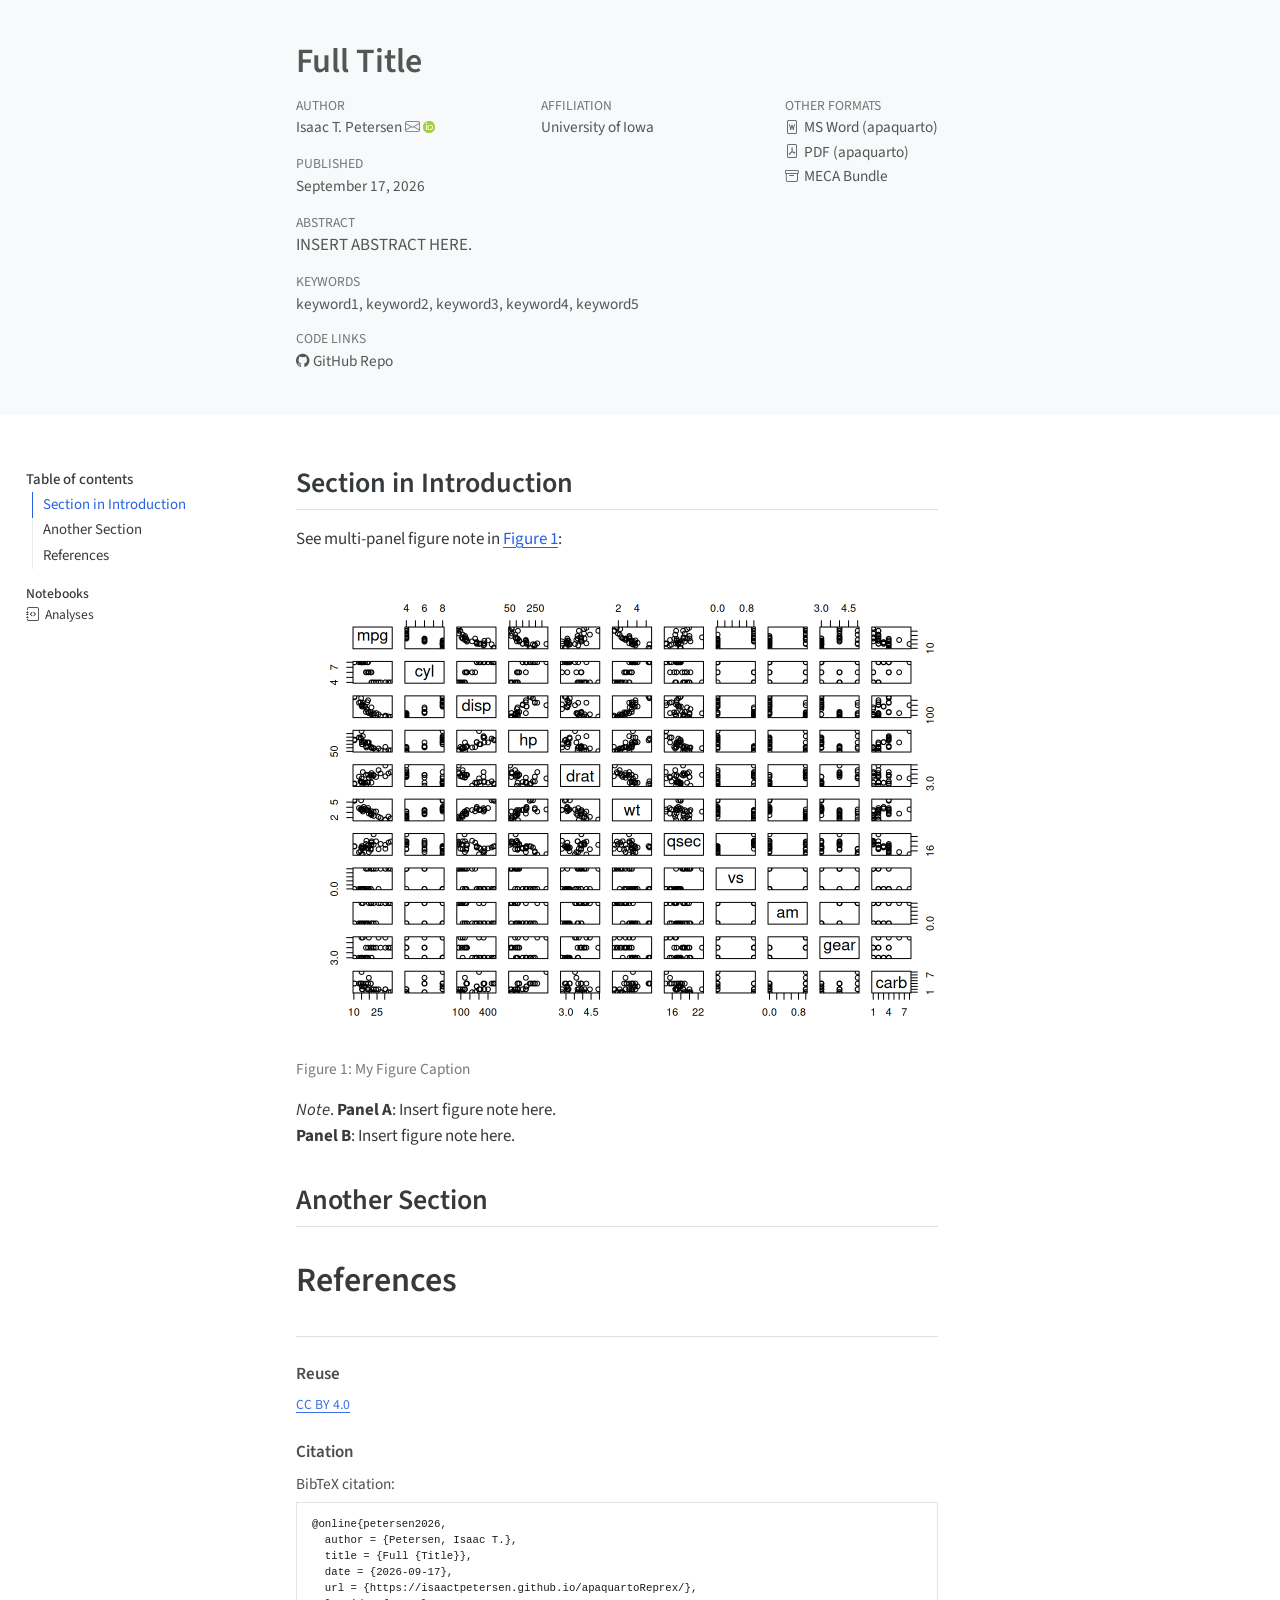
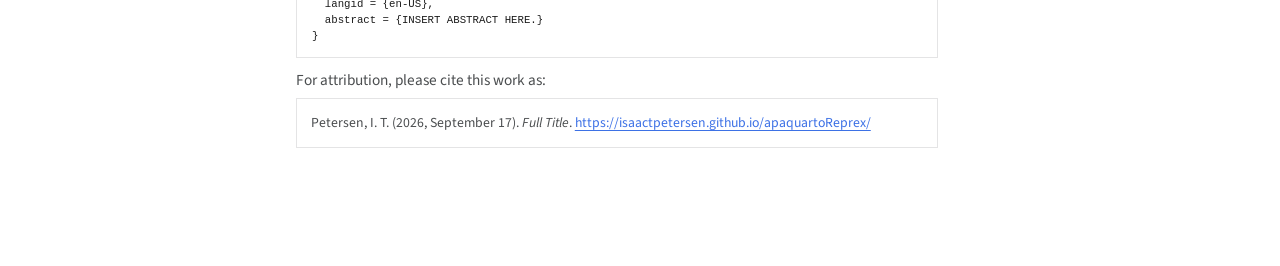
==== commit 8182b901: "Built site for gh-pages" ====
--- a/index.html
+++ b/index.html
@@ -175,107 +175,77 @@
 <!-- The introduction should not have a level-1 heading such as Introduction. -->
 <section id="section-in-introduction" class="level2">
 <h2 class="anchored" data-anchor-id="section-in-introduction">Section in Introduction</h2>
+<p>See multi-panel figure note in <a href="#fig-mtcars" class="quarto-xref">Figure&nbsp;1</a>:</p>
+<div class="quarto-embed-nb-cell">
+<div id="cell-fig-mtcars" class="cell" data-apa-note="[&quot;**Panel A**: Insert figure note here.&quot;,&quot;**Panel B**: Insert figure note here.&quot;]" data-apa-note-written="2d80652f">
+<div class="cell-output cell-output-display">
+<div id="fig-mtcars" class="quarto-float quarto-figure quarto-figure-center anchored">
+<figure class="quarto-float quarto-float-fig figure">
+<div aria-describedby="fig-mtcars-caption-0ceaefa1-69ba-4598-a22c-09a6ac19f8ca">
+<a href="index_files/figure-html/notebooks-analyses-fig-mtcars-output-1.png" class="lightbox" data-gallery="quarto-lightbox-gallery-1" title="Figure&nbsp;1: My Figure Caption"><img src="index_files/figure-html/notebooks-analyses-fig-mtcars-output-1.png" width="672" height="480" class="figure-img"></a>
+</div>
+<figcaption class="quarto-float-caption-bottom quarto-float-caption quarto-float-fig" id="fig-mtcars-caption-0ceaefa1-69ba-4598-a22c-09a6ac19f8ca">
+Figure&nbsp;1: My Figure Caption
+</figcaption>
+</figure>
+</div>
+</div>
+<div>
+<div class="FigureNote NoIndent" data-custom-style="FigureNote">
+<em>Note</em>. <strong>Panel&nbsp;A</strong>: Insert figure note here.
+</div>
+<div class="FigureNote NoIndent" data-custom-style="FigureNote">
+<strong>Panel B</strong>: Insert figure note here.
+</div>
+</div>
+</div>
+</div>
 </section>
 <section id="another-section" class="level2">
 <h2 class="anchored" data-anchor-id="another-section">Another Section</h2>
-<p>A single figure (<a href="#fig-exampleA" class="quarto-xref">Figure&nbsp;1</a>):</p>
-<div id="fig-exampleA" class="quarto-float quarto-figure quarto-figure-center anchored" data-apa-note="Variable A indirectly causes Variable C." alt="Insert description here." data-apa-note-written="2d80652f">
-<figure class="quarto-float quarto-float-fig figure">
-<div aria-describedby="fig-exampleA-caption-0ceaefa1-69ba-4598-a22c-09a6ac19f8ca">
-<a href="Figures/sampleImage1.png" class="lightbox" data-gallery="quarto-lightbox-gallery-1" title="Figure&nbsp;1: Sample Image 1."><img src="Figures/sampleImage1.png" class="img-fluid figure-img" data-apa-note="Variable A indirectly causes Variable C." alt="Insert description here."></a>
-</div>
-<figcaption class="quarto-float-caption-bottom quarto-float-caption quarto-float-fig" id="fig-exampleA-caption-0ceaefa1-69ba-4598-a22c-09a6ac19f8ca">
-Figure&nbsp;1: Sample Image 1.
-</figcaption>
-</figure>
-</div>
-<div>
-<div class="FigureNote NoIndent" data-custom-style="FigureNote">
-<em>Note</em>. Variable&nbsp;A indirectly causes Variable C.
-</div>
-</div>
-<p>Side-by-side figure using separate figure notes (<a href="#fig-exampleB" class="quarto-xref">Figure&nbsp;2</a>):</p>
-<div id="fig-exampleB" class="quarto-layout-panel">
-<figure class="quarto-float quarto-float-fig figure">
-<div aria-describedby="fig-exampleB-caption-0ceaefa1-69ba-4598-a22c-09a6ac19f8ca">
-<div class="quarto-layout-row">
-<div class="quarto-layout-cell-subref quarto-layout-cell" data-ref-parent="fig-exampleB" style="flex-basis: 50.0%;justify-content: flex-start;">
-<div id="fig-sampleImage1" class="quarto-float quarto-figure quarto-figure-center anchored" data-apa-note="Variable A indirectly causes Variable C." alt="Insert description here." data-apa-note-written="2d80652f">
-<figure class="quarto-float quarto-subfloat-fig figure">
-<div aria-describedby="fig-sampleImage1-caption-0ceaefa1-69ba-4598-a22c-09a6ac19f8ca">
-<a href="Figures/sampleImage1.png" class="lightbox" data-gallery="fig-exampleB" title="Figure&nbsp;2&nbsp;(a): Sample Image 1."><img src="Figures/sampleImage1.png" class="img-fluid figure-img" data-apa-note="Variable A indirectly causes Variable C." data-ref-parent="fig-exampleB" alt="Insert description here."></a>
-</div>
-<figcaption class="quarto-float-caption-bottom quarto-subfloat-caption quarto-subfloat-fig" id="fig-sampleImage1-caption-0ceaefa1-69ba-4598-a22c-09a6ac19f8ca">
-(a) Sample Image 1.
-</figcaption>
-</figure>
-</div>
-<div>
-<div class="FigureNote NoIndent" data-custom-style="FigureNote">
-<em>Note</em>. Variable&nbsp;A indirectly causes Variable C.
-</div>
-</div>
-</div>
-<div class="quarto-layout-cell-subref quarto-layout-cell" data-ref-parent="fig-exampleB" style="flex-basis: 50.0%;justify-content: flex-start;">
-<div id="fig-sampleImage2" class="quarto-float quarto-figure quarto-figure-center anchored" data-apa-note="The distribution of a variable." alt="Insert description here." data-apa-note-written="2d80652f">
-<figure class="quarto-float quarto-subfloat-fig figure">
-<div aria-describedby="fig-sampleImage2-caption-0ceaefa1-69ba-4598-a22c-09a6ac19f8ca">
-<a href="Figures/sampleImage2.png" class="lightbox" data-gallery="fig-exampleB" title="Figure&nbsp;2&nbsp;(b): Sample Image 2."><img src="Figures/sampleImage2.png" class="img-fluid figure-img" data-apa-note="The distribution of a variable." data-ref-parent="fig-exampleB" alt="Insert description here."></a>
-</div>
-<figcaption class="quarto-float-caption-bottom quarto-subfloat-caption quarto-subfloat-fig" id="fig-sampleImage2-caption-0ceaefa1-69ba-4598-a22c-09a6ac19f8ca">
-(b) Sample Image 2.
-</figcaption>
-</figure>
-</div>
-<div>
-<div class="FigureNote NoIndent" data-custom-style="FigureNote">
-<em>Note</em>. The&nbsp;distribution of a variable.
-</div>
-</div>
-</div>
-</div>
-</div>
-<figcaption class="quarto-float-caption-bottom quarto-float-caption quarto-float-fig quarto-uncaptioned" id="fig-exampleB-caption-0ceaefa1-69ba-4598-a22c-09a6ac19f8ca">
-Figure&nbsp;2
-</figcaption>
-</figure>
-</div>
-<p>Side-by-side figure using a single figure note (<a href="#fig-exampleC" class="quarto-xref">Figure&nbsp;3</a>):</p>
-<div id="fig-exampleC" class="quarto-layout-panel">
-<figure class="quarto-float quarto-float-fig figure">
-<div aria-describedby="fig-exampleC-caption-0ceaefa1-69ba-4598-a22c-09a6ac19f8ca">
-<div class="quarto-layout-row">
-<div class="quarto-layout-cell-subref quarto-layout-cell" data-ref-parent="fig-exampleC" style="flex-basis: 50.0%;justify-content: flex-start;">
-<div id="fig-sampleImage1" class="quarto-float quarto-figure quarto-figure-center anchored" alt="Insert description here.">
-<figure class="quarto-float quarto-subfloat-fig figure">
-<div aria-describedby="fig-sampleImage1-caption-0ceaefa1-69ba-4598-a22c-09a6ac19f8ca">
-<a href="Figures/sampleImage1.png" class="lightbox" data-gallery="fig-exampleC" title="Figure&nbsp;3&nbsp;(a): Sample Image 1."><img src="Figures/sampleImage1.png" class="img-fluid figure-img" data-ref-parent="fig-exampleC" alt="Insert description here."></a>
-</div>
-<figcaption class="quarto-float-caption-bottom quarto-subfloat-caption quarto-subfloat-fig" id="fig-sampleImage1-caption-0ceaefa1-69ba-4598-a22c-09a6ac19f8ca">
-(a) Sample Image 1.
-</figcaption>
-</figure>
-</div>
-</div>
-<div class="quarto-layout-cell-subref quarto-layout-cell" data-ref-parent="fig-exampleC" style="flex-basis: 50.0%;justify-content: flex-start;">
-<div id="fig-sampleImage2" class="quarto-float quarto-figure quarto-figure-center anchored" alt="Insert description here.">
-<figure class="quarto-float quarto-subfloat-fig figure">
-<div aria-describedby="fig-sampleImage2-caption-0ceaefa1-69ba-4598-a22c-09a6ac19f8ca">
-<a href="Figures/sampleImage2.png" class="lightbox" data-gallery="fig-exampleC" title="Figure&nbsp;3&nbsp;(b): Sample Image 2."><img src="Figures/sampleImage2.png" class="img-fluid figure-img" data-ref-parent="fig-exampleC" alt="Insert description here."></a>
-</div>
-<figcaption class="quarto-float-caption-bottom quarto-subfloat-caption quarto-subfloat-fig" id="fig-sampleImage2-caption-0ceaefa1-69ba-4598-a22c-09a6ac19f8ca">
-(b) Sample Image 2.
-</figcaption>
-</figure>
-</div>
-</div>
-</div>
-</div>
-<figcaption class="quarto-float-caption-bottom quarto-float-caption quarto-float-fig" id="fig-exampleC-caption-0ceaefa1-69ba-4598-a22c-09a6ac19f8ca">
-Figure&nbsp;3: <strong>Panel A</strong>: Insert description here. <strong>Panel B</strong>: Insert description here.
-</figcaption>
-</figure>
-</div>
+<!-- 
+A single figure (@fig-exampleA):
+
+![Sample Image 1.](Figures/sampleImage1.png){
+  #fig-exampleA
+  fig-alt="Insert description here."
+  apa-note="Variable A indirectly causes Variable C."
+  }
+
+Side-by-side figure using separate figure notes (@fig-exampleB):
+
+::: {#fig-exampleB layout-ncol=2}
+![Sample Image 1.](Figures/sampleImage1.png){
+  #fig-sampleImage1
+  fig-alt="Insert description here."
+  apa-note="Variable A indirectly causes Variable C."
+  }
+
+![Sample Image 2.](Figures/sampleImage2.png){
+  #fig-sampleImage2
+  fig-alt="Insert description here."
+  apa-note="The distribution of a variable."
+  }
+
+:::
+
+Side-by-side figure using a single figure note (@fig-exampleC):
+
+::: {#fig-exampleC layout-ncol=2}
+![Sample Image 1.](Figures/sampleImage1.png){
+  #fig-sampleImage1
+  fig-alt="Insert description here."
+  }
+
+![Sample Image 2.](Figures/sampleImage2.png){
+  #fig-sampleImage2
+  fig-alt="Insert description here."
+  }
+
+**Panel A**: Insert description here.
+**Panel B**: Insert description here.
+:::
+-->
 </section>
 <section id="references" class="level1">
 <h1>References</h1>
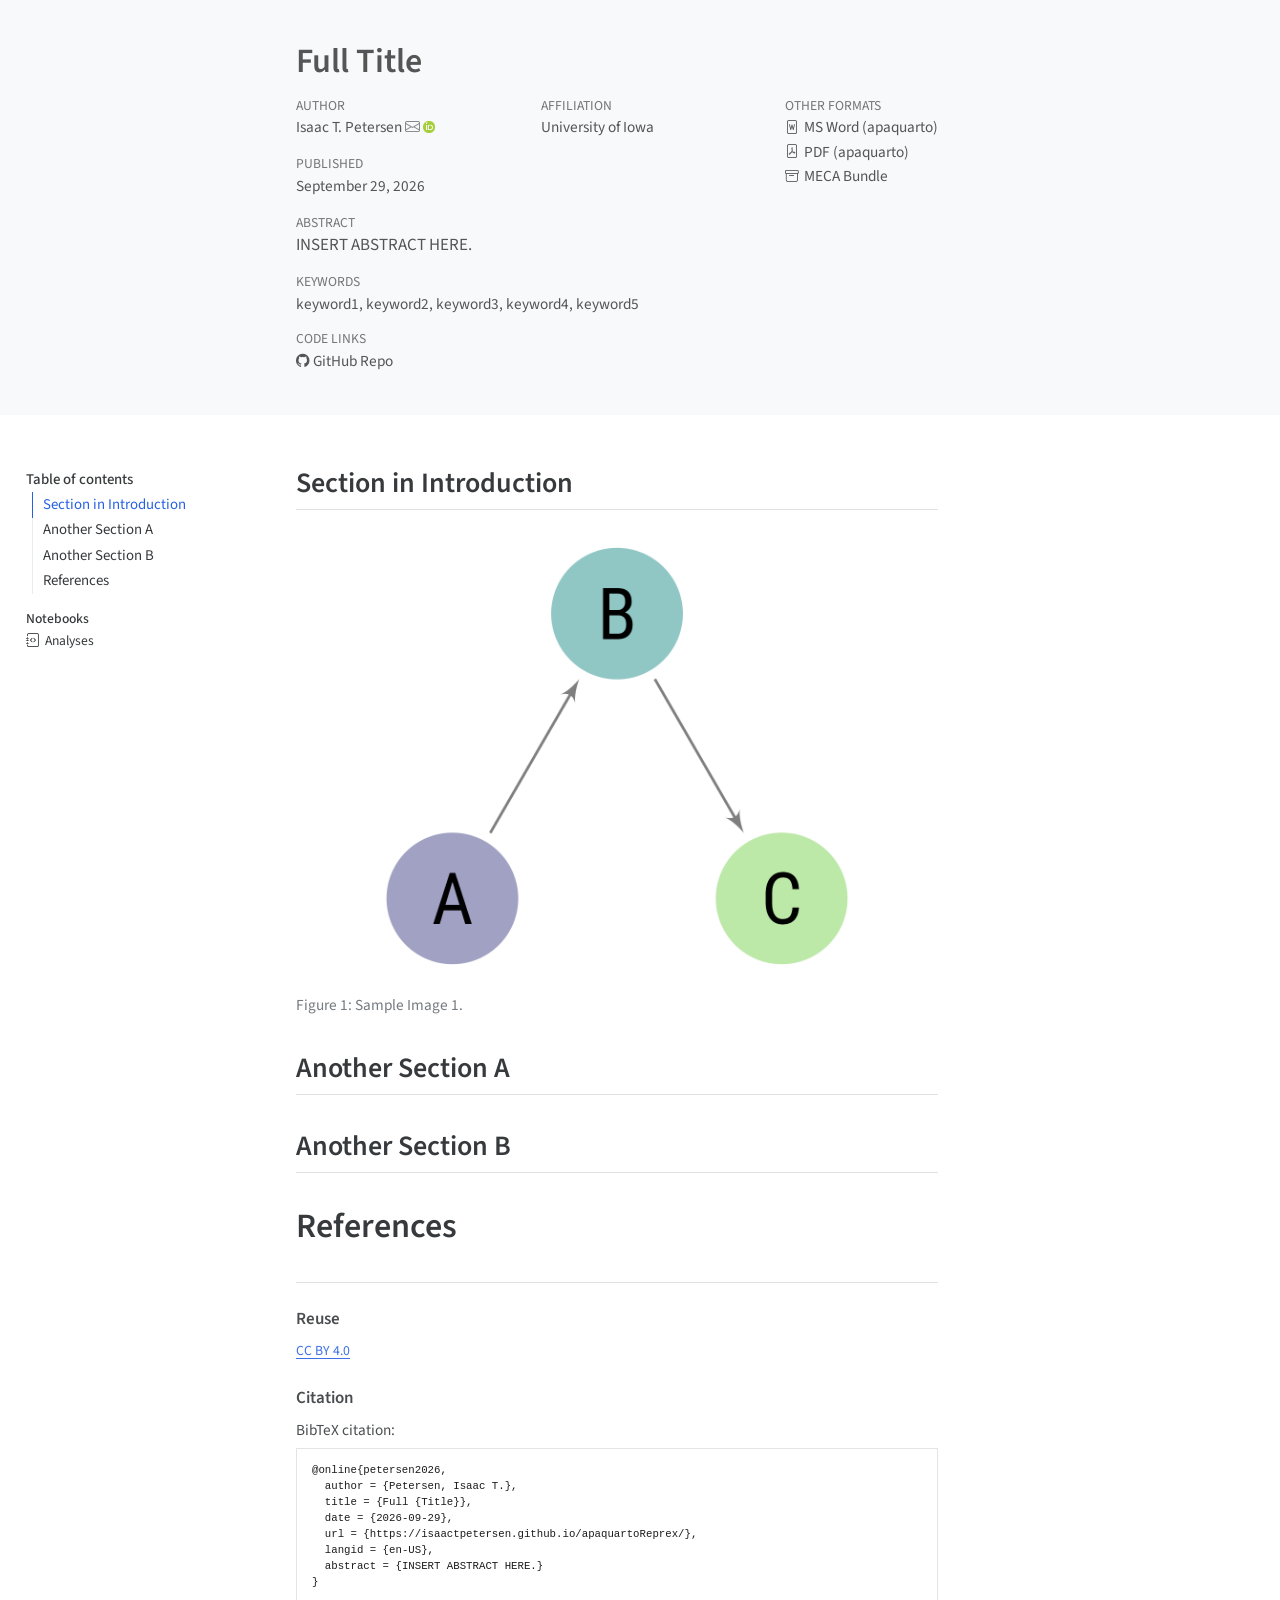
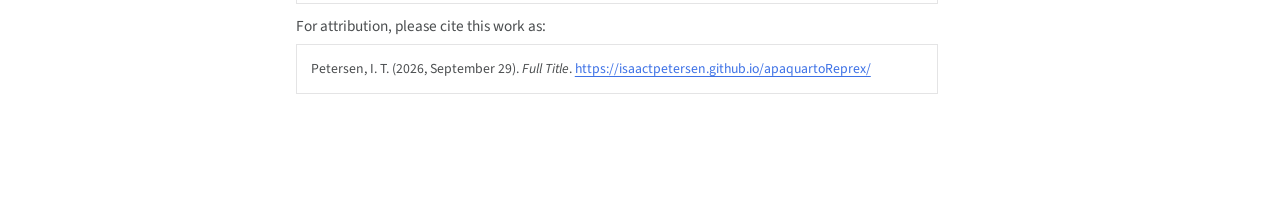
==== commit 2b19154d: "Built site for gh-pages" ====
--- a/index.html
+++ b/index.html
@@ -7,7 +7,7 @@
 <meta name="viewport" content="width=device-width, initial-scale=1.0, user-scalable=yes">
 
 <meta name="author" content="Isaac T. Petersen">
-<meta name="dcterms.date" content="2026-09-17">
+<meta name="dcterms.date" content="2026-09-29">
 <meta name="keywords" content="keyword1, keyword2, keyword3, keyword4, keyword5">
 
 <title>Full Title</title>
@@ -61,7 +61,7 @@
 <link href="site_libs/quarto-html/quarto-syntax-highlighting-3419ea62b3ca2d77d3d547f86109e84e.css" rel="stylesheet" id="quarto-text-highlighting-styles">
 <script src="site_libs/bootstrap/bootstrap.min.js"></script>
 <link href="site_libs/bootstrap/bootstrap-icons.css" rel="stylesheet">
-<link href="site_libs/bootstrap/bootstrap-d07b712d61dff58662c8542fd5fda3bb.min.css" rel="stylesheet" append-hash="true" id="quarto-bootstrap" data-mode="light">
+<link href="site_libs/bootstrap/bootstrap-b25a599093b85ede9551ef69eaa8bc5c.min.css" rel="stylesheet" append-hash="true" id="quarto-bootstrap" data-mode="light">
 <script src="site_libs/quarto-contrib/glightbox/glightbox.min.js"></script>
 <link href="site_libs/quarto-contrib/glightbox/glightbox.min.css" rel="stylesheet">
 <link href="site_libs/quarto-contrib/glightbox/lightbox.css" rel="stylesheet">
@@ -84,10 +84,10 @@
 <meta name="citation_abstract" content="INSERT ABSTRACT HERE.">
 <meta name="citation_keywords" content="keyword1,keyword2,keyword3,keyword4,keyword5">
 <meta name="citation_author" content="Isaac T. Petersen">
-<meta name="citation_publication_date" content="2026-09-17">
-<meta name="citation_cover_date" content="2026-09-17">
+<meta name="citation_publication_date" content="2026-09-29">
+<meta name="citation_cover_date" content="2026-09-29">
 <meta name="citation_year" content="2026">
-<meta name="citation_online_date" content="2026-09-17">
+<meta name="citation_online_date" content="2026-09-29">
 <meta name="citation_fulltext_html_url" content="https://isaactpetersen.github.io/apaquartoReprex/">
 <meta name="citation_language" content="en-US">
 <meta name="citation_reference" content="citation_title=Strategies for the development of volcanic hazard maps in monogenetic volcanic fields: The example of La Palma (Canary Islands);,citation_author=José Marrero;,citation_author=Alicia García;,citation_author=Manuel Berrocoso;,citation_author=Ángeles Llinares;,citation_author=Antonio Rodríguez-Losada;,citation_author=R. Ortiz;,citation_publication_date=2019-07;,citation_cover_date=2019-07;,citation_year=2019;,citation_doi=10.1186/s13617-019-0085-5;,citation_volume=8;,citation_journal_title=Journal of Applied Volcanology;">
@@ -124,7 +124,7 @@
                 <div>
             <div class="quarto-title-meta-heading">Published</div>
             <div class="quarto-title-meta-contents">
-              <p class="date">September 17, 2026</p>
+              <p class="date">September 29, 2026</p>
             </div>
           </div>
           
@@ -158,7 +158,8 @@
    
   <ul>
   <li><a href="#section-in-introduction" id="toc-section-in-introduction" class="nav-link active" data-scroll-target="#section-in-introduction">Section in Introduction</a></li>
-  <li><a href="#another-section" id="toc-another-section" class="nav-link" data-scroll-target="#another-section">Another Section</a></li>
+  <li><a href="#another-section-a" id="toc-another-section-a" class="nav-link" data-scroll-target="#another-section-a">Another Section A</a></li>
+  <li><a href="#another-section-b" id="toc-another-section-b" class="nav-link" data-scroll-target="#another-section-b">Another Section B</a></li>
   <li><a href="#references" id="toc-references" class="nav-link" data-scroll-target="#references">References</a></li>
   </ul>
 <div class="quarto-alternate-notebooks"><h2>Notebooks</h2><ul><li><a href="notebooks/analyses-preview.html"><i class="bi bi-journal-code"></i>Analyses</a></li></ul></div></nav>
@@ -175,34 +176,44 @@
 <!-- The introduction should not have a level-1 heading such as Introduction. -->
 <section id="section-in-introduction" class="level2">
 <h2 class="anchored" data-anchor-id="section-in-introduction">Section in Introduction</h2>
-<p>See multi-panel figure note in <a href="#fig-mtcars" class="quarto-xref">Figure&nbsp;1</a>:</p>
-<div class="quarto-embed-nb-cell">
-<div id="cell-fig-mtcars" class="cell" data-apa-note="[&quot;**Panel A**: Insert figure note here.&quot;,&quot;**Panel B**: Insert figure note here.&quot;]" data-apa-note-written="2d80652f">
-<div class="cell-output cell-output-display">
-<div id="fig-mtcars" class="quarto-float quarto-figure quarto-figure-center anchored">
+<div id="fig-exampleA" class="quarto-float quarto-figure quarto-figure-center anchored" data-apa-note="Variable A indirectly causes Variable C." alt="Insert description here.">
 <figure class="quarto-float quarto-float-fig figure">
-<div aria-describedby="fig-mtcars-caption-0ceaefa1-69ba-4598-a22c-09a6ac19f8ca">
-<a href="index_files/figure-html/notebooks-analyses-fig-mtcars-output-1.png" class="lightbox" data-gallery="quarto-lightbox-gallery-1" title="Figure&nbsp;1: My Figure Caption"><img src="index_files/figure-html/notebooks-analyses-fig-mtcars-output-1.png" width="672" height="480" class="figure-img"></a>
+<div aria-describedby="fig-exampleA-caption-0ceaefa1-69ba-4598-a22c-09a6ac19f8ca">
+<a href="Figures/sampleImage1.png" class="lightbox" data-gallery="quarto-lightbox-gallery-1" title="Figure&nbsp;1: Sample Image 1."><img src="Figures/sampleImage1.png" class="img-fluid figure-img" data-apa-note="Variable A indirectly causes Variable C." alt="Insert description here."></a>
 </div>
-<figcaption class="quarto-float-caption-bottom quarto-float-caption quarto-float-fig" id="fig-mtcars-caption-0ceaefa1-69ba-4598-a22c-09a6ac19f8ca">
-Figure&nbsp;1: My Figure Caption
+<figcaption class="quarto-float-caption-bottom quarto-float-caption quarto-float-fig" id="fig-exampleA-caption-0ceaefa1-69ba-4598-a22c-09a6ac19f8ca">
+Figure&nbsp;1: Sample Image 1.
 </figcaption>
 </figure>
 </div>
-</div>
-<div>
-<div class="FigureNote NoIndent" data-custom-style="FigureNote">
-<em>Note</em>. <strong>Panel&nbsp;A</strong>: Insert figure note here.
-</div>
-<div class="FigureNote NoIndent" data-custom-style="FigureNote">
-<strong>Panel B</strong>: Insert figure note here.
-</div>
-</div>
-</div>
-</div>
 </section>
-<section id="another-section" class="level2">
-<h2 class="anchored" data-anchor-id="another-section">Another Section</h2>
+<section id="another-section-a" class="level2">
+<h2 class="anchored" data-anchor-id="another-section-a">Another Section A</h2>
+<!-- 
+See multi-panel figure note in @fig-mtcars:
+
+
+:::{.quarto-embed-nb-cell notebook="/home/runner/work/apaquartoReprex/apaquartoReprex/notebooks/analyses.qmd" notebook-title="Analyses" notebook-cellId="cell-fig-mtcars"}
+
+::: {#cell-fig-mtcars .cell apa-note='["**Panel A**: Insert figure note here.","**Panel B**: Insert figure note here."]' apa-note-written='24729d20'}
+``` {.python .cell-code .hidden}
+plot(mtcars)
+```
+
+::: {.cell-output .cell-output-display}
+![My Figure Caption](index_files/figure-html/notebooks-analyses-fig-mtcars-output-1.png){#fig-mtcars width=672 height=480}
+:::
+:::
+
+
+
+
+:::
+
+-->
+</section>
+<section id="another-section-b" class="level2">
+<h2 class="anchored" data-anchor-id="another-section-b">Another Section B</h2>
 <!-- 
 A single figure (@fig-exampleA):
 
@@ -258,13 +269,13 @@
 <div id="quarto-appendix" class="default"><section class="quarto-appendix-contents" id="quarto-reuse"><h2 class="anchored quarto-appendix-heading">Reuse</h2><div class="quarto-appendix-contents"><div><a rel="license" href="https://creativecommons.org/licenses/by/4.0/deed.en_us">CC BY 4.0</a></div></div></section><section class="quarto-appendix-contents" id="quarto-citation"><h2 class="anchored quarto-appendix-heading">Citation</h2><div><div class="quarto-appendix-secondary-label">BibTeX citation:</div><pre class="sourceCode code-with-copy quarto-appendix-bibtex"><code class="sourceCode bibtex">@online{petersen2026,
   author = {Petersen, Isaac T.},
   title = {Full {Title}},
-  date = {2026-09-17},
+  date = {2026-09-29},
   url = {https://isaactpetersen.github.io/apaquartoReprex/},
   langid = {en-US},
   abstract = {INSERT ABSTRACT HERE.}
 }
 </code><button title="Copy to Clipboard" class="code-copy-button"><i class="bi"></i></button></pre><div class="quarto-appendix-secondary-label">For attribution, please cite this work as:</div><div id="ref-petersen2026" class="csl-entry quarto-appendix-citeas" role="listitem">
-Petersen, I. T. (2026, September 17). <em>Full Title</em>. <a href="https://isaactpetersen.github.io/apaquartoReprex/">https://isaactpetersen.github.io/apaquartoReprex/</a>
+Petersen, I. T. (2026, September 29). <em>Full Title</em>. <a href="https://isaactpetersen.github.io/apaquartoReprex/">https://isaactpetersen.github.io/apaquartoReprex/</a>
 </div></div></section></div></main>
 <!-- /main column -->
 <script id="quarto-html-after-body" type="application/javascript">
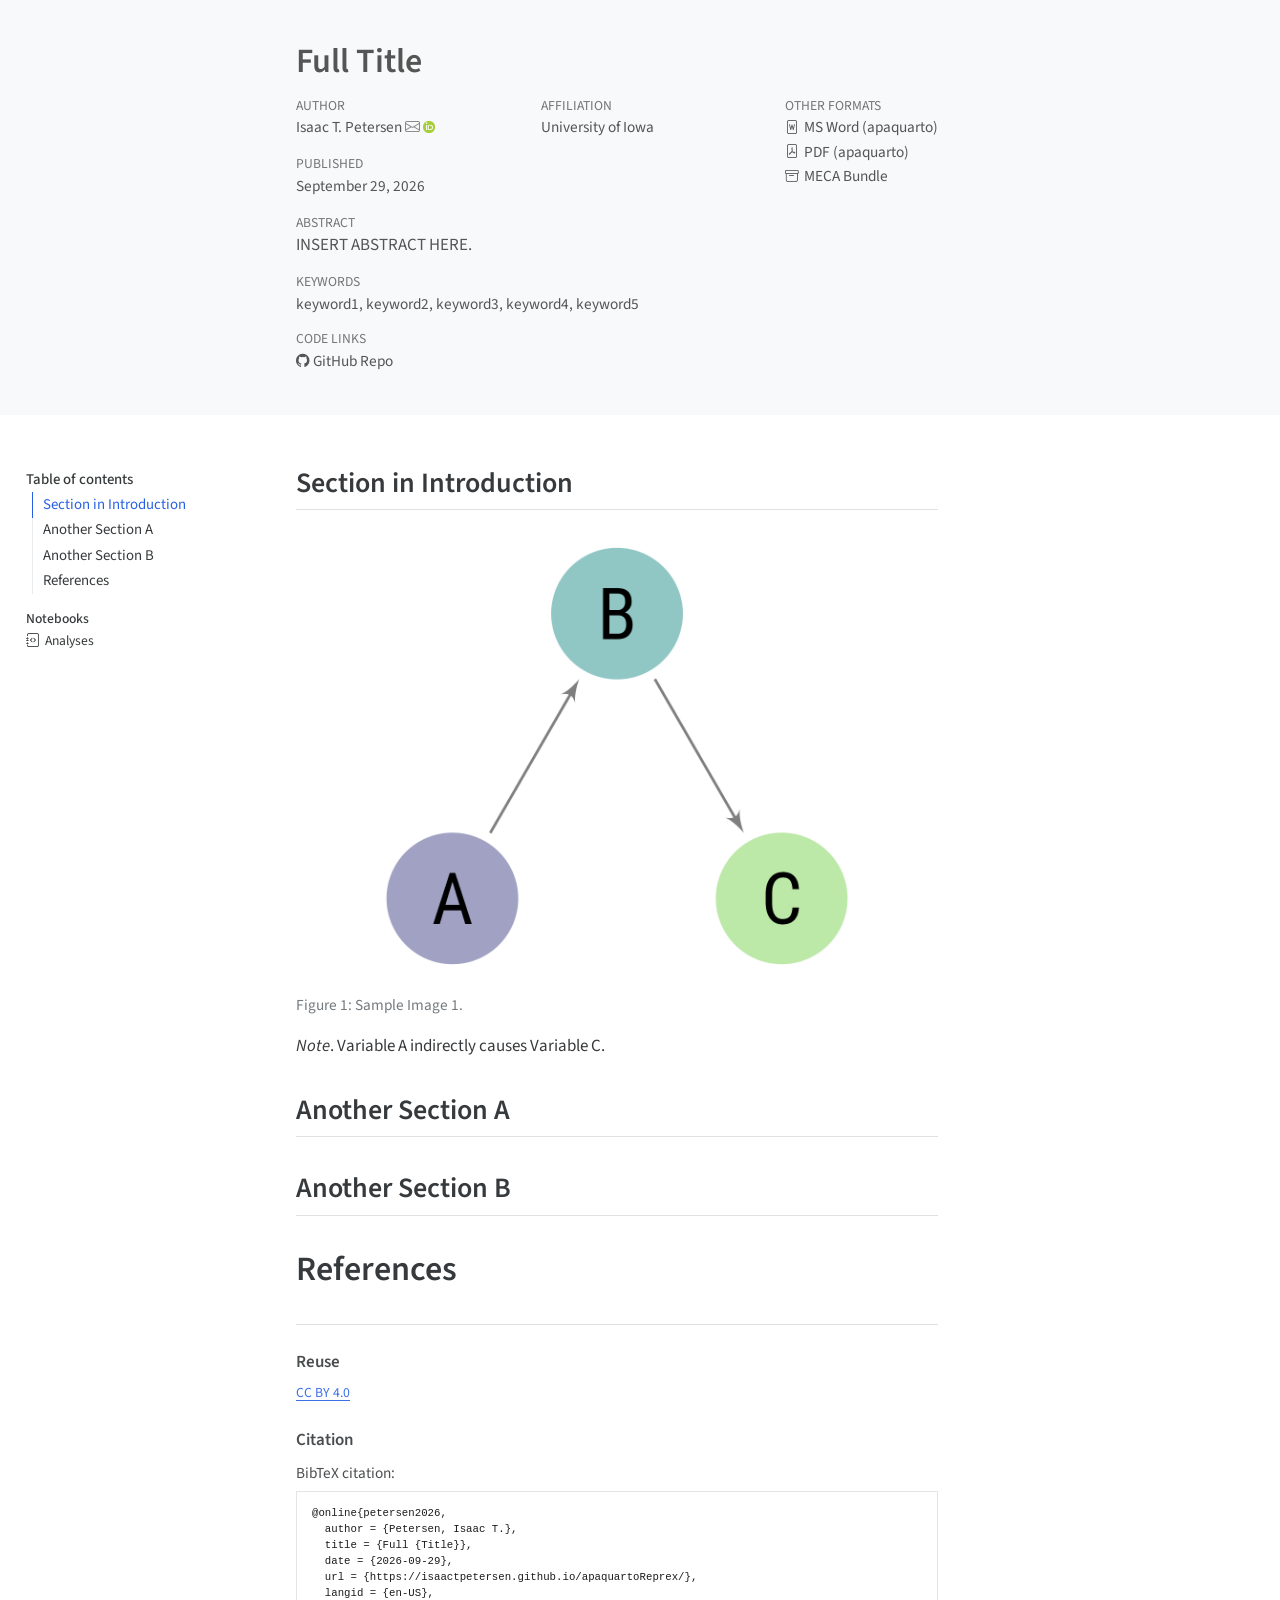
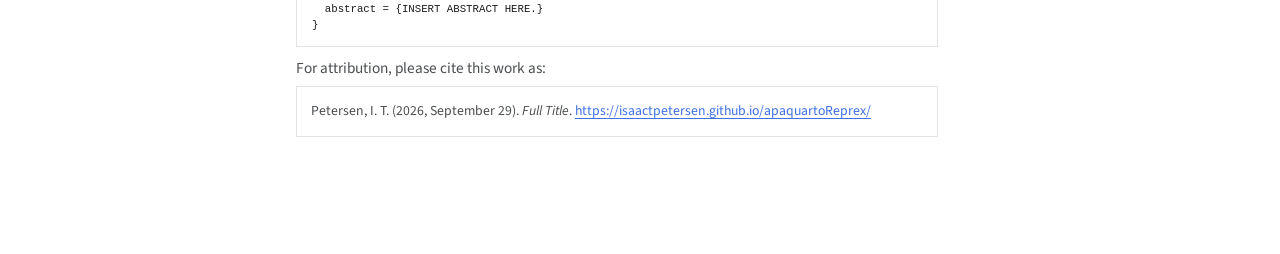
==== commit b0f128c5: "Built site for gh-pages" ====
--- a/index.html
+++ b/index.html
@@ -176,7 +176,7 @@
 <!-- The introduction should not have a level-1 heading such as Introduction. -->
 <section id="section-in-introduction" class="level2">
 <h2 class="anchored" data-anchor-id="section-in-introduction">Section in Introduction</h2>
-<div id="fig-exampleA" class="quarto-float quarto-figure quarto-figure-center anchored" data-apa-note="Variable A indirectly causes Variable C." alt="Insert description here.">
+<div id="fig-exampleA" class="quarto-float quarto-figure quarto-figure-center anchored" alt="Insert description here." data-apa-note="Variable A indirectly causes Variable C." data-apa-note-written="2d80652f">
 <figure class="quarto-float quarto-float-fig figure">
 <div aria-describedby="fig-exampleA-caption-0ceaefa1-69ba-4598-a22c-09a6ac19f8ca">
 <a href="Figures/sampleImage1.png" class="lightbox" data-gallery="quarto-lightbox-gallery-1" title="Figure&nbsp;1: Sample Image 1."><img src="Figures/sampleImage1.png" class="img-fluid figure-img" data-apa-note="Variable A indirectly causes Variable C." alt="Insert description here."></a>
@@ -185,6 +185,11 @@
 Figure&nbsp;1: Sample Image 1.
 </figcaption>
 </figure>
+</div>
+<div>
+<div class="FigureNote NoIndent" data-custom-style="FigureNote">
+<em>Note</em>. Variable&nbsp;A indirectly causes Variable C.
+</div>
 </div>
 </section>
 <section id="another-section-a" class="level2">
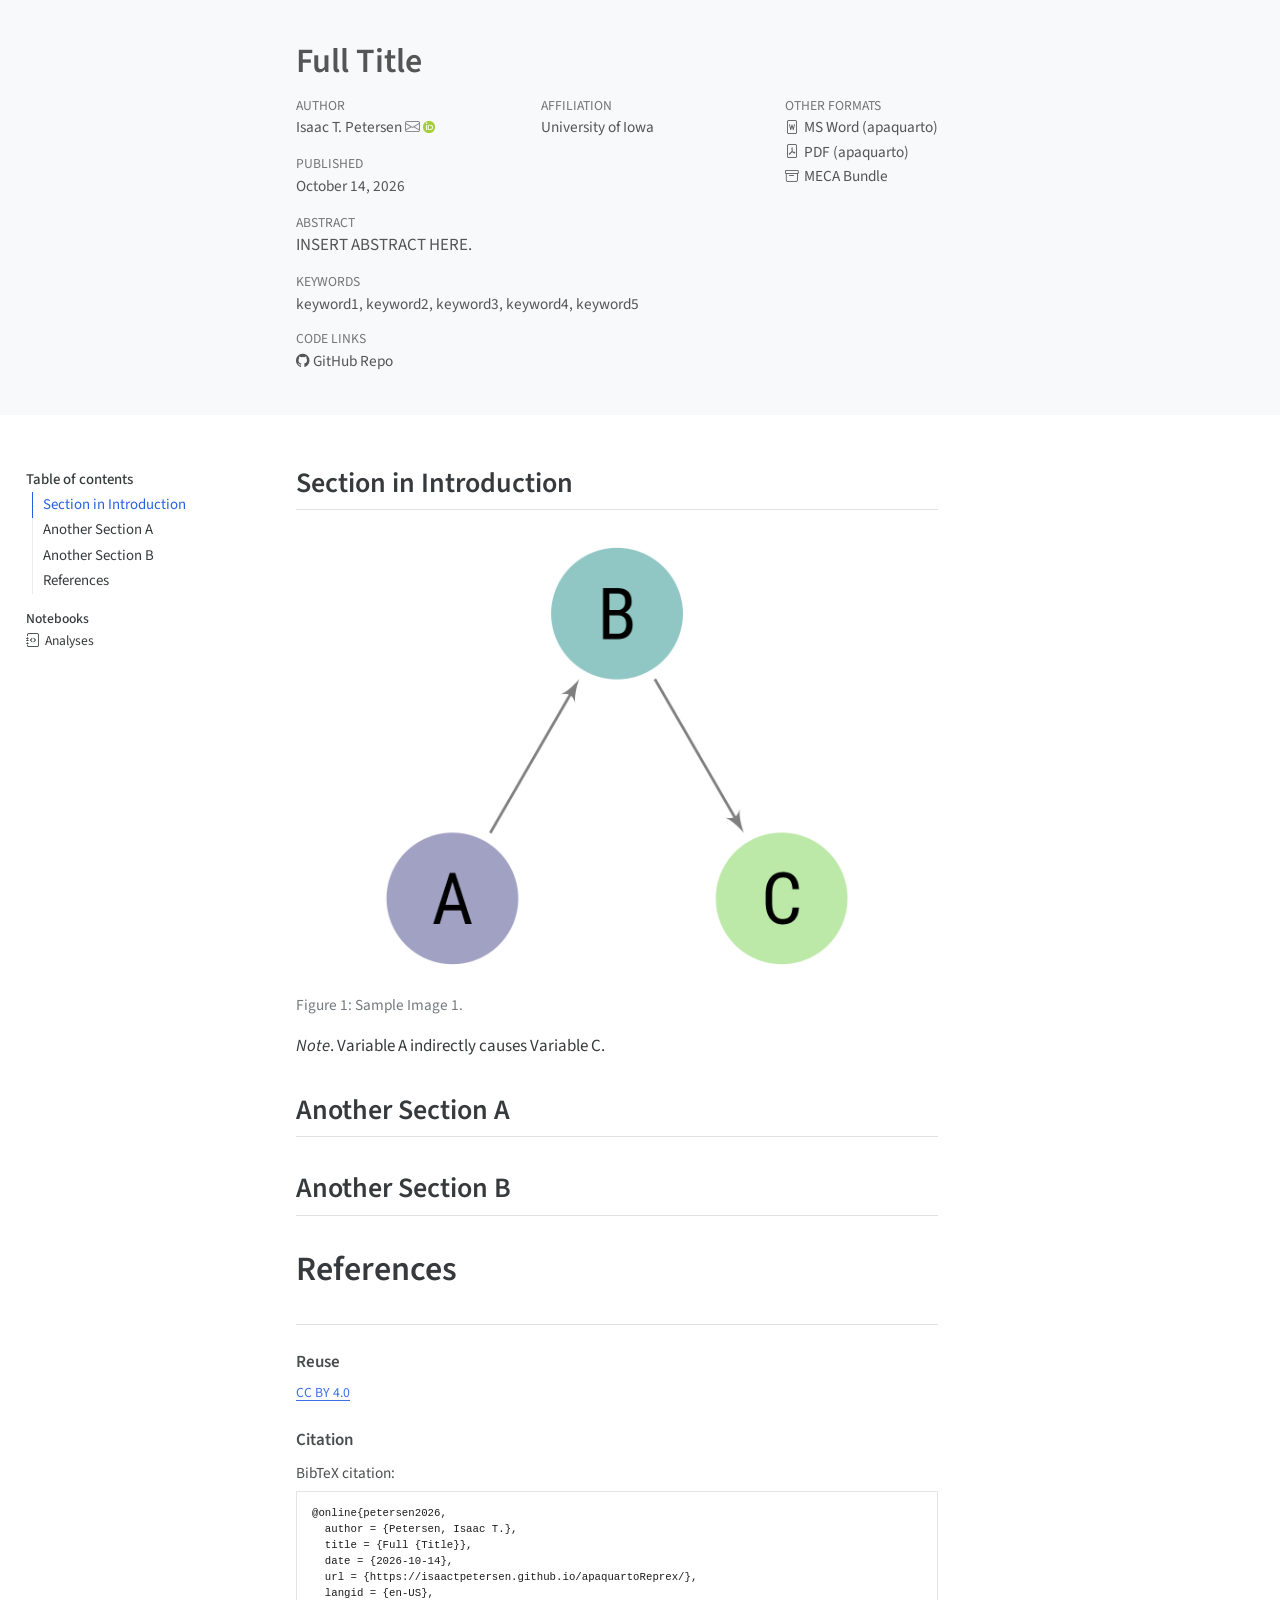
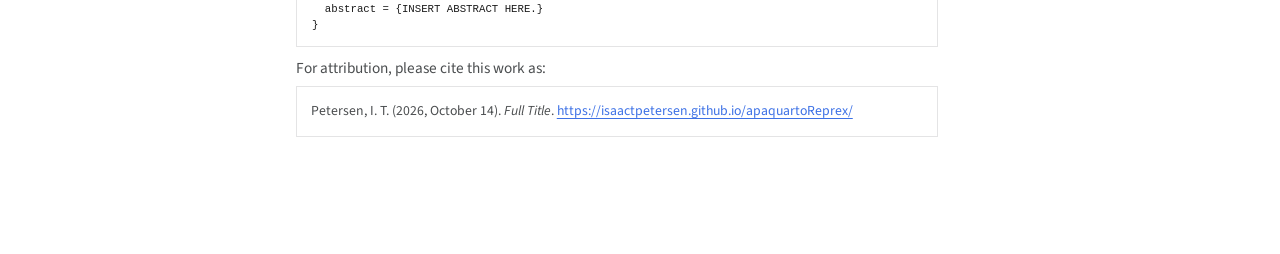
==== commit df3e6c87: "Built site for gh-pages" ====
--- a/index.html
+++ b/index.html
@@ -2,12 +2,12 @@
 <html xmlns="http://www.w3.org/1999/xhtml" lang="en-US" xml:lang="en-US"><head>
 
 <meta charset="utf-8">
-<meta name="generator" content="quarto-1.10.18">
+<meta name="generator" content="quarto-1.10.19">
 
 <meta name="viewport" content="width=device-width, initial-scale=1.0, user-scalable=yes">
 
 <meta name="author" content="Isaac T. Petersen">
-<meta name="dcterms.date" content="2026-09-29">
+<meta name="dcterms.date" content="2026-10-14">
 <meta name="keywords" content="keyword1, keyword2, keyword3, keyword4, keyword5">
 
 <title>Full Title</title>
@@ -58,7 +58,7 @@
 <script src="site_libs/quarto-html/tippy.umd.min.js"></script>
 <script src="site_libs/quarto-html/anchor.min.js"></script>
 <link href="site_libs/quarto-html/tippy.css" rel="stylesheet">
-<link href="site_libs/quarto-html/quarto-syntax-highlighting-3419ea62b3ca2d77d3d547f86109e84e.css" rel="stylesheet" id="quarto-text-highlighting-styles">
+<link href="site_libs/quarto-html/quarto-syntax-highlighting-e21500bb30e7ce080c64316834ee3be8.css" rel="stylesheet" id="quarto-text-highlighting-styles">
 <script src="site_libs/bootstrap/bootstrap.min.js"></script>
 <link href="site_libs/bootstrap/bootstrap-icons.css" rel="stylesheet">
 <link href="site_libs/bootstrap/bootstrap-b25a599093b85ede9551ef69eaa8bc5c.min.css" rel="stylesheet" append-hash="true" id="quarto-bootstrap" data-mode="light">
@@ -84,10 +84,10 @@
 <meta name="citation_abstract" content="INSERT ABSTRACT HERE.">
 <meta name="citation_keywords" content="keyword1,keyword2,keyword3,keyword4,keyword5">
 <meta name="citation_author" content="Isaac T. Petersen">
-<meta name="citation_publication_date" content="2026-09-29">
-<meta name="citation_cover_date" content="2026-09-29">
+<meta name="citation_publication_date" content="2026-10-14">
+<meta name="citation_cover_date" content="2026-10-14">
 <meta name="citation_year" content="2026">
-<meta name="citation_online_date" content="2026-09-29">
+<meta name="citation_online_date" content="2026-10-14">
 <meta name="citation_fulltext_html_url" content="https://isaactpetersen.github.io/apaquartoReprex/">
 <meta name="citation_language" content="en-US">
 <meta name="citation_reference" content="citation_title=Strategies for the development of volcanic hazard maps in monogenetic volcanic fields: The example of La Palma (Canary Islands);,citation_author=José Marrero;,citation_author=Alicia García;,citation_author=Manuel Berrocoso;,citation_author=Ángeles Llinares;,citation_author=Antonio Rodríguez-Losada;,citation_author=R. Ortiz;,citation_publication_date=2019-07;,citation_cover_date=2019-07;,citation_year=2019;,citation_doi=10.1186/s13617-019-0085-5;,citation_volume=8;,citation_journal_title=Journal of Applied Volcanology;">
@@ -124,7 +124,7 @@
                 <div>
             <div class="quarto-title-meta-heading">Published</div>
             <div class="quarto-title-meta-contents">
-              <p class="date">September 29, 2026</p>
+              <p class="date">October 14, 2026</p>
             </div>
           </div>
           
@@ -202,6 +202,8 @@
 
 ::: {#cell-fig-mtcars .cell apa-note='["**Panel A**: Insert figure note here.","**Panel B**: Insert figure note here."]' apa-note-written='24729d20'}
 ``` {.python .cell-code .hidden}
+# INSERT LONG CODE LINE HERE: THIS CODE SECTION SHOULD NOT WRAP; IT SHOULD BE ABLE TO BE READ BY A HORIZONTAL SCROLL BAR
+
 plot(mtcars)
 ```
 
@@ -274,13 +276,13 @@
 <div id="quarto-appendix" class="default"><section class="quarto-appendix-contents" id="quarto-reuse"><h2 class="anchored quarto-appendix-heading">Reuse</h2><div class="quarto-appendix-contents"><div><a rel="license" href="https://creativecommons.org/licenses/by/4.0/deed.en_us">CC BY 4.0</a></div></div></section><section class="quarto-appendix-contents" id="quarto-citation"><h2 class="anchored quarto-appendix-heading">Citation</h2><div><div class="quarto-appendix-secondary-label">BibTeX citation:</div><pre class="sourceCode code-with-copy quarto-appendix-bibtex"><code class="sourceCode bibtex">@online{petersen2026,
   author = {Petersen, Isaac T.},
   title = {Full {Title}},
-  date = {2026-09-29},
+  date = {2026-10-14},
   url = {https://isaactpetersen.github.io/apaquartoReprex/},
   langid = {en-US},
   abstract = {INSERT ABSTRACT HERE.}
 }
 </code><button title="Copy to Clipboard" class="code-copy-button"><i class="bi"></i></button></pre><div class="quarto-appendix-secondary-label">For attribution, please cite this work as:</div><div id="ref-petersen2026" class="csl-entry quarto-appendix-citeas" role="listitem">
-Petersen, I. T. (2026, September 29). <em>Full Title</em>. <a href="https://isaactpetersen.github.io/apaquartoReprex/">https://isaactpetersen.github.io/apaquartoReprex/</a>
+Petersen, I. T. (2026, October 14). <em>Full Title</em>. <a href="https://isaactpetersen.github.io/apaquartoReprex/">https://isaactpetersen.github.io/apaquartoReprex/</a>
 </div></div></section></div></main>
 <!-- /main column -->
 <script id="quarto-html-after-body" type="application/javascript">
--- a/site_libs/quarto-html/quarto-syntax-highlighting-e21500bb30e7ce080c64316834ee3be8.css
+++ b/site_libs/quarto-html/quarto-syntax-highlighting-e21500bb30e7ce080c64316834ee3be8.css
@@ -0,0 +1,233 @@
+/* quarto syntax highlight colors */
+:root {
+  --quarto-hl-ot-color: #d91e18;
+  --quarto-hl-at-color: #a55a00;
+  --quarto-hl-ss-color: #008000;
+  --quarto-hl-an-color: #696969;
+  --quarto-hl-fu-color: #06287e;
+  --quarto-hl-st-color: #008000;
+  --quarto-hl-cf-color: #d91e18;
+  --quarto-hl-op-color: #00769e;
+  --quarto-hl-er-color: #7928a1;
+  --quarto-hl-bn-color: #7928a1;
+  --quarto-hl-al-color: #7928a1;
+  --quarto-hl-va-color: #a55a00;
+  --quarto-hl-bu-color: inherit;
+  --quarto-hl-ex-color: inherit;
+  --quarto-hl-pp-color: #7928a1;
+  --quarto-hl-in-color: #696969;
+  --quarto-hl-vs-color: #008000;
+  --quarto-hl-wa-color: #696969;
+  --quarto-hl-do-color: #696969;
+  --quarto-hl-im-color: inherit;
+  --quarto-hl-ch-color: #008000;
+  --quarto-hl-dt-color: #7928a1;
+  --quarto-hl-fl-color: #a55a00;
+  --quarto-hl-co-color: #696969;
+  --quarto-hl-cv-color: #696969;
+  --quarto-hl-cn-color: #d91e18;
+  --quarto-hl-sc-color: #00769e;
+  --quarto-hl-dv-color: #7928a1;
+  --quarto-hl-kw-color: #d91e18;
+}
+
+/* other quarto variables */
+:root {
+  --quarto-font-monospace: SFMono-Regular, Menlo, Monaco, Consolas, "Liberation Mono", "Courier New", monospace;
+}
+
+/* syntax highlight based on Pandoc's rules */
+pre > code.sourceCode > span {
+  color: #545454;
+}
+
+code.sourceCode > span {
+  color: #545454;
+}
+
+div.sourceCode,
+div.sourceCode pre.sourceCode {
+  color: #545454;
+}
+
+/* Normal */
+code span {
+  color: #545454;
+}
+
+/* Alert */
+code span.al {
+  color: #7928a1;
+  font-style: inherit;
+}
+
+/* Annotation */
+code span.an {
+  color: #696969;
+  font-style: inherit;
+}
+
+/* Attribute */
+code span.at {
+  color: #a55a00;
+  font-style: inherit;
+}
+
+/* BaseN */
+code span.bn {
+  color: #7928a1;
+  font-style: inherit;
+}
+
+/* BuiltIn */
+code span.bu {
+  font-style: inherit;
+}
+
+/* ControlFlow */
+code span.cf {
+  color: #d91e18;
+  font-style: inherit;
+}
+
+/* Char */
+code span.ch {
+  color: #008000;
+  font-style: inherit;
+}
+
+/* Constant */
+code span.cn {
+  color: #d91e18;
+  font-style: inherit;
+}
+
+/* Comment */
+code span.co {
+  color: #696969;
+  font-style: inherit;
+}
+
+/* CommentVar */
+code span.cv {
+  color: #696969;
+  font-style: italic;
+}
+
+/* Documentation */
+code span.do {
+  color: #696969;
+  font-style: italic;
+}
+
+/* DataType */
+code span.dt {
+  color: #7928a1;
+  font-style: inherit;
+}
+
+/* DecVal */
+code span.dv {
+  color: #7928a1;
+  font-style: inherit;
+}
+
+/* Error */
+code span.er {
+  color: #7928a1;
+  font-style: inherit;
+}
+
+/* Extension */
+code span.ex {
+  font-style: inherit;
+}
+
+/* Float */
+code span.fl {
+  color: #a55a00;
+  font-style: inherit;
+}
+
+/* Function */
+code span.fu {
+  color: #06287e;
+  font-style: inherit;
+}
+
+/* Import */
+code span.im {
+  font-style: inherit;
+}
+
+/* Information */
+code span.in {
+  color: #696969;
+  font-style: inherit;
+}
+
+/* Keyword */
+code span.kw {
+  color: #d91e18;
+  font-style: inherit;
+}
+
+/* Operator */
+code span.op {
+  color: #00769e;
+  font-style: inherit;
+}
+
+/* Other */
+code span.ot {
+  color: #d91e18;
+  font-style: inherit;
+}
+
+/* Preprocessor */
+code span.pp {
+  color: #7928a1;
+  font-style: inherit;
+}
+
+/* SpecialChar */
+code span.sc {
+  color: #00769e;
+  font-style: inherit;
+}
+
+/* SpecialString */
+code span.ss {
+  color: #008000;
+  font-style: inherit;
+}
+
+/* String */
+code span.st {
+  color: #008000;
+  font-style: inherit;
+}
+
+/* Variable */
+code span.va {
+  color: #a55a00;
+  font-style: inherit;
+}
+
+/* VerbatimString */
+code span.vs {
+  color: #008000;
+  font-style: inherit;
+}
+
+/* Warning */
+code span.wa {
+  color: #696969;
+  font-style: italic;
+}
+
+.prevent-inlining {
+  content: "</";
+}
+
+/*# sourceMappingURL=d47d46ec3ffca48dc74c101a0a1b184a.css.map */
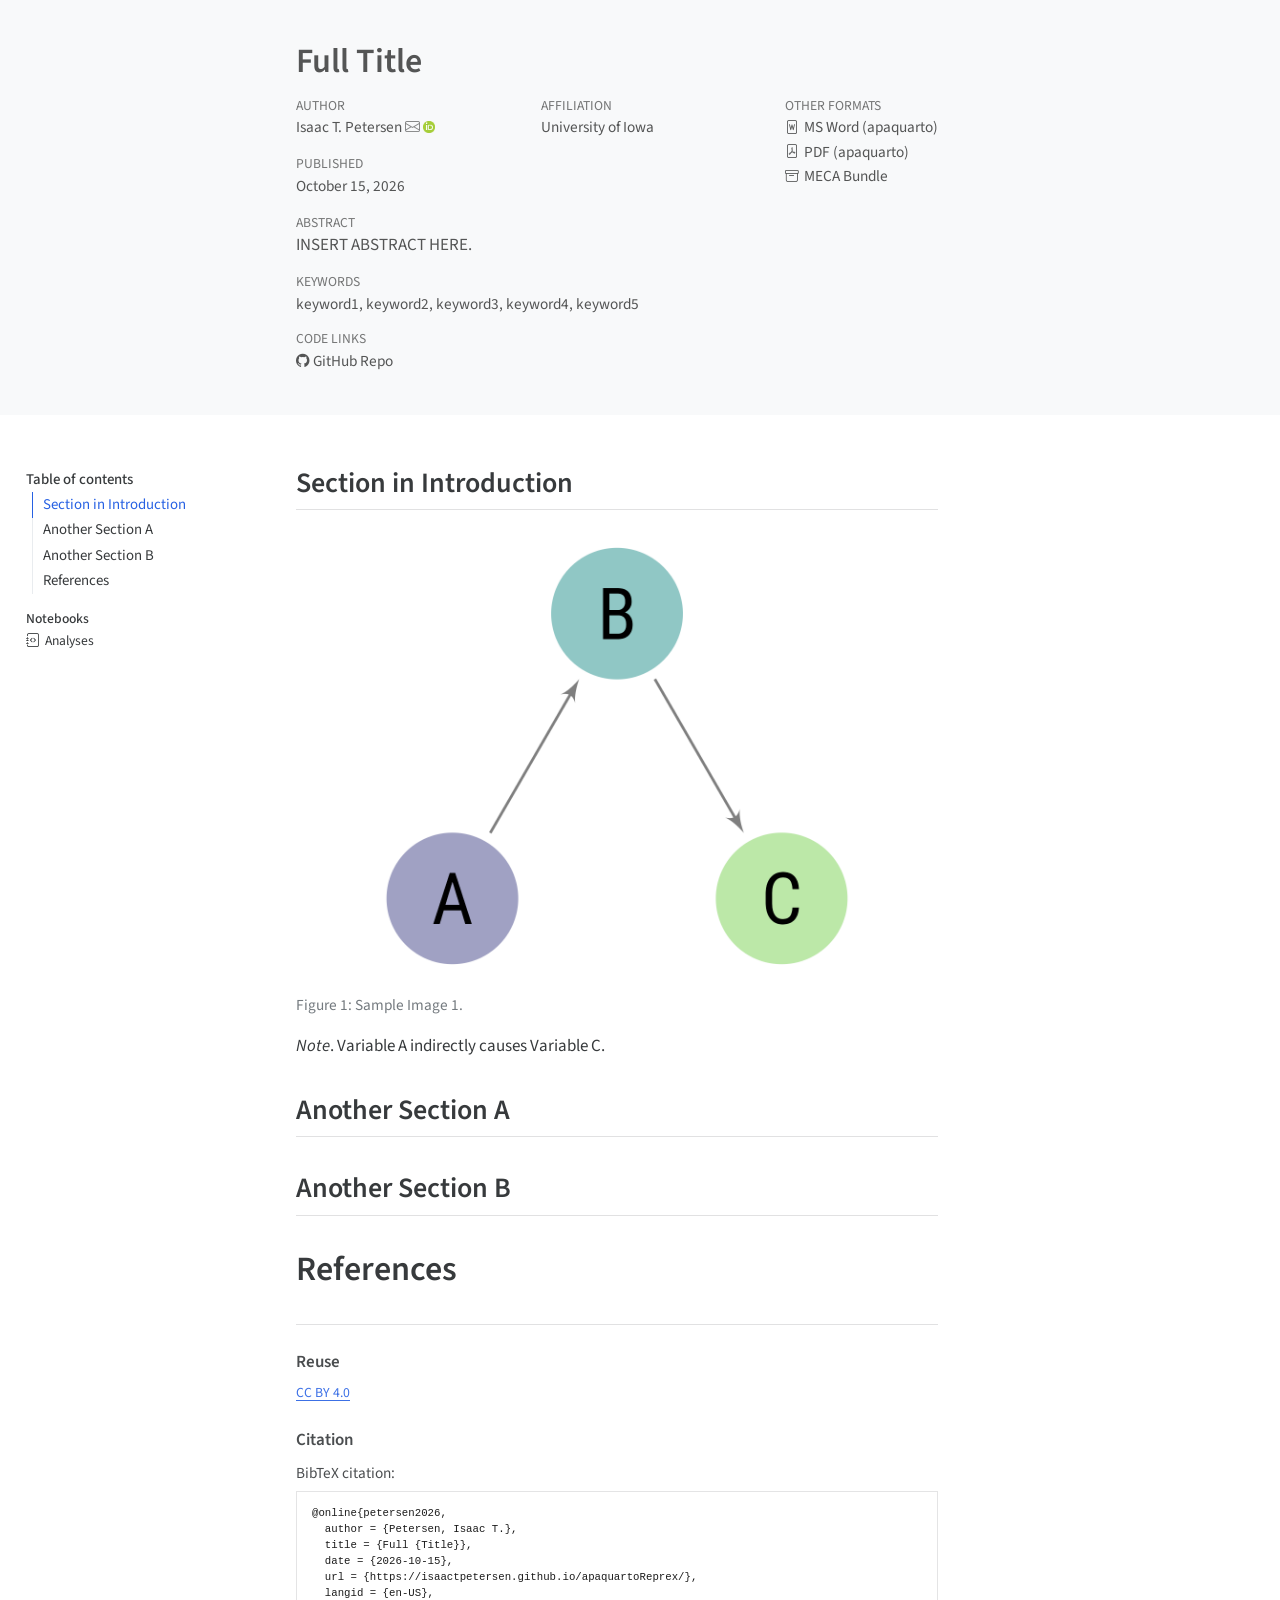
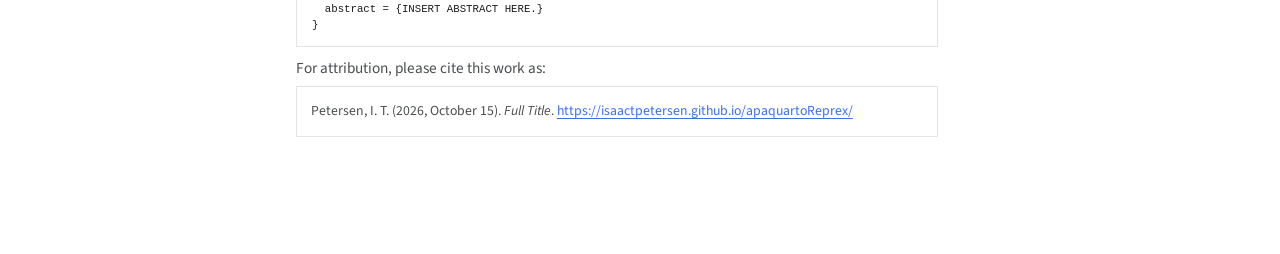
==== commit 805d0b8e: "Built site for gh-pages" ====
--- a/index.html
+++ b/index.html
@@ -7,7 +7,7 @@
 <meta name="viewport" content="width=device-width, initial-scale=1.0, user-scalable=yes">
 
 <meta name="author" content="Isaac T. Petersen">
-<meta name="dcterms.date" content="2026-10-14">
+<meta name="dcterms.date" content="2026-10-15">
 <meta name="keywords" content="keyword1, keyword2, keyword3, keyword4, keyword5">
 
 <title>Full Title</title>
@@ -78,16 +78,17 @@
     document.body.classList.add('hypothesis-enabled');
   });
 </script>
+<style>.FigureNote { margin-block-end: 1em; }</style>
 
 
 <meta name="citation_title" content="Full Title">
 <meta name="citation_abstract" content="INSERT ABSTRACT HERE.">
 <meta name="citation_keywords" content="keyword1,keyword2,keyword3,keyword4,keyword5">
 <meta name="citation_author" content="Isaac T. Petersen">
-<meta name="citation_publication_date" content="2026-10-14">
-<meta name="citation_cover_date" content="2026-10-14">
+<meta name="citation_publication_date" content="2026-10-15">
+<meta name="citation_cover_date" content="2026-10-15">
 <meta name="citation_year" content="2026">
-<meta name="citation_online_date" content="2026-10-14">
+<meta name="citation_online_date" content="2026-10-15">
 <meta name="citation_fulltext_html_url" content="https://isaactpetersen.github.io/apaquartoReprex/">
 <meta name="citation_language" content="en-US">
 <meta name="citation_reference" content="citation_title=Strategies for the development of volcanic hazard maps in monogenetic volcanic fields: The example of La Palma (Canary Islands);,citation_author=José Marrero;,citation_author=Alicia García;,citation_author=Manuel Berrocoso;,citation_author=Ángeles Llinares;,citation_author=Antonio Rodríguez-Losada;,citation_author=R. Ortiz;,citation_publication_date=2019-07;,citation_cover_date=2019-07;,citation_year=2019;,citation_doi=10.1186/s13617-019-0085-5;,citation_volume=8;,citation_journal_title=Journal of Applied Volcanology;">
@@ -124,7 +125,7 @@
                 <div>
             <div class="quarto-title-meta-heading">Published</div>
             <div class="quarto-title-meta-contents">
-              <p class="date">October 14, 2026</p>
+              <p class="date">October 15, 2026</p>
             </div>
           </div>
           
@@ -276,13 +277,13 @@
 <div id="quarto-appendix" class="default"><section class="quarto-appendix-contents" id="quarto-reuse"><h2 class="anchored quarto-appendix-heading">Reuse</h2><div class="quarto-appendix-contents"><div><a rel="license" href="https://creativecommons.org/licenses/by/4.0/deed.en_us">CC BY 4.0</a></div></div></section><section class="quarto-appendix-contents" id="quarto-citation"><h2 class="anchored quarto-appendix-heading">Citation</h2><div><div class="quarto-appendix-secondary-label">BibTeX citation:</div><pre class="sourceCode code-with-copy quarto-appendix-bibtex"><code class="sourceCode bibtex">@online{petersen2026,
   author = {Petersen, Isaac T.},
   title = {Full {Title}},
-  date = {2026-10-14},
+  date = {2026-10-15},
   url = {https://isaactpetersen.github.io/apaquartoReprex/},
   langid = {en-US},
   abstract = {INSERT ABSTRACT HERE.}
 }
 </code><button title="Copy to Clipboard" class="code-copy-button"><i class="bi"></i></button></pre><div class="quarto-appendix-secondary-label">For attribution, please cite this work as:</div><div id="ref-petersen2026" class="csl-entry quarto-appendix-citeas" role="listitem">
-Petersen, I. T. (2026, October 14). <em>Full Title</em>. <a href="https://isaactpetersen.github.io/apaquartoReprex/">https://isaactpetersen.github.io/apaquartoReprex/</a>
+Petersen, I. T. (2026, October 15). <em>Full Title</em>. <a href="https://isaactpetersen.github.io/apaquartoReprex/">https://isaactpetersen.github.io/apaquartoReprex/</a>
 </div></div></section></div></main>
 <!-- /main column -->
 <script id="quarto-html-after-body" type="application/javascript">
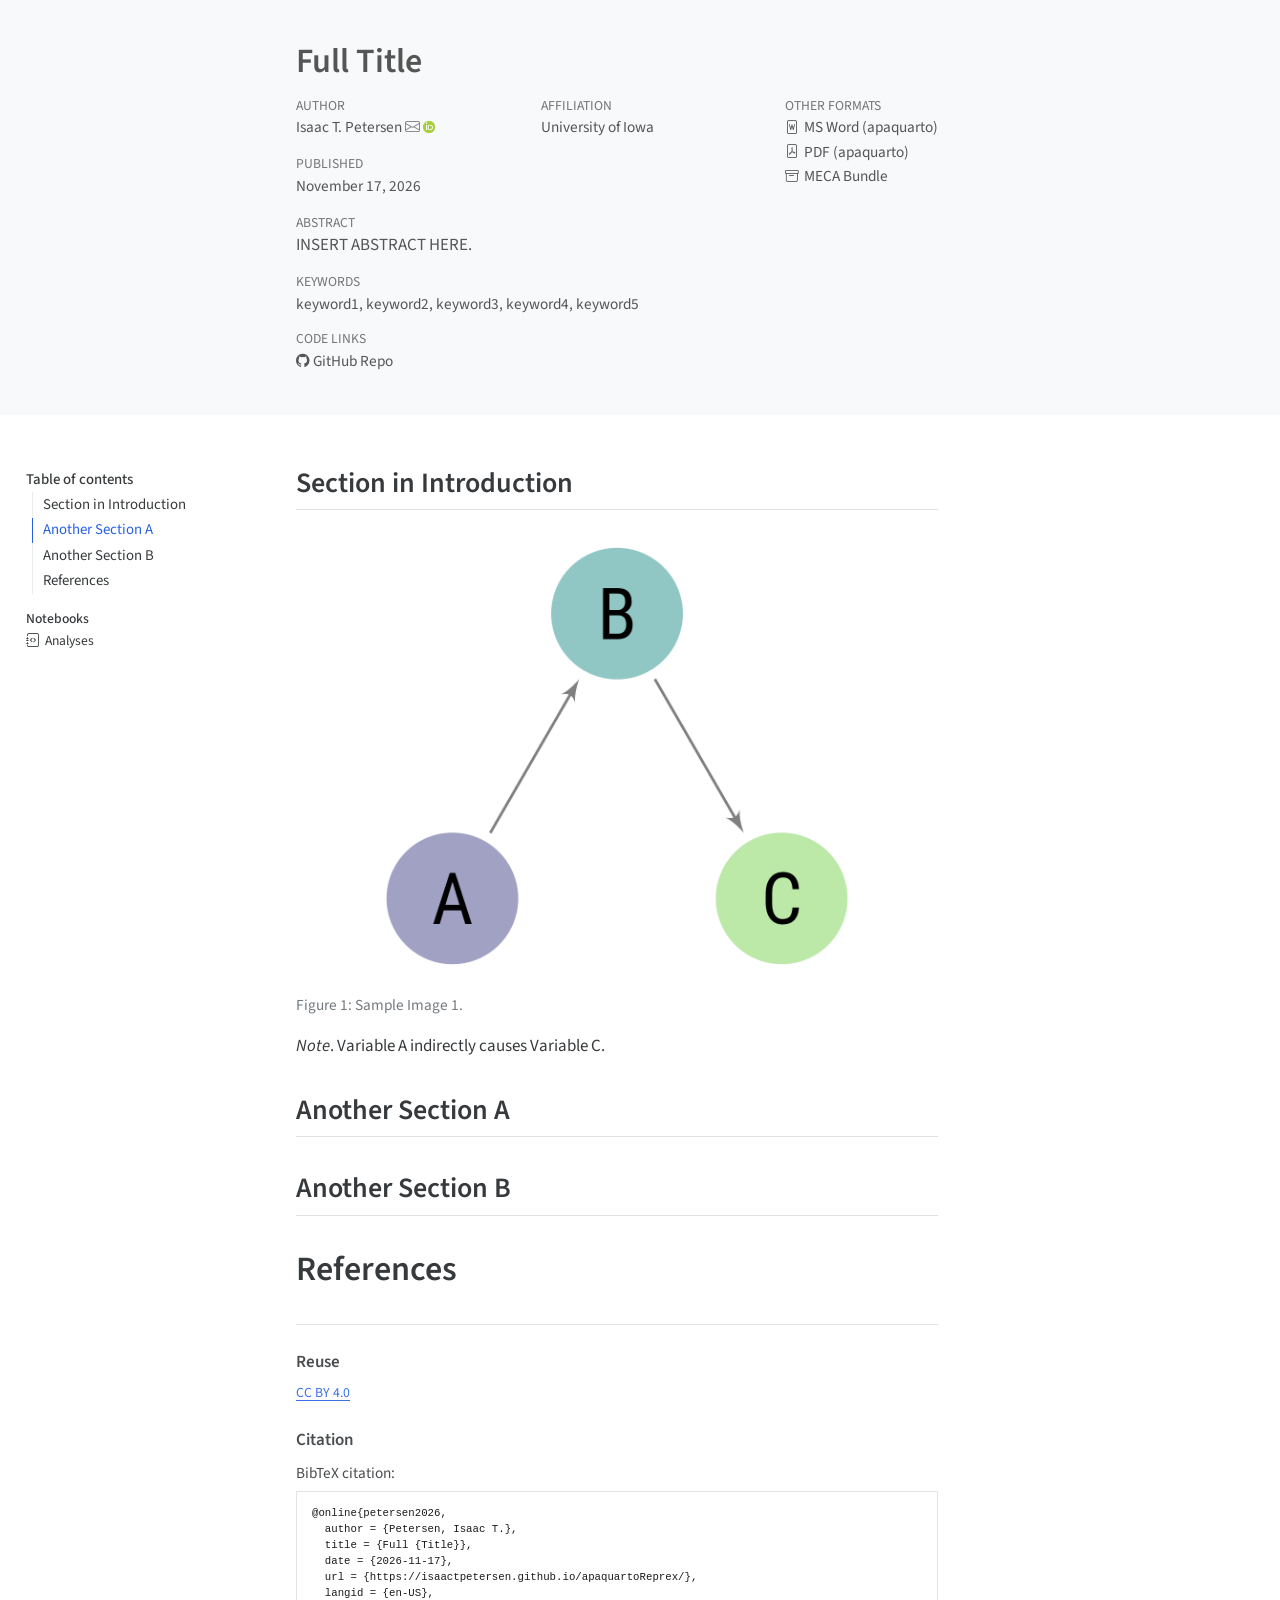
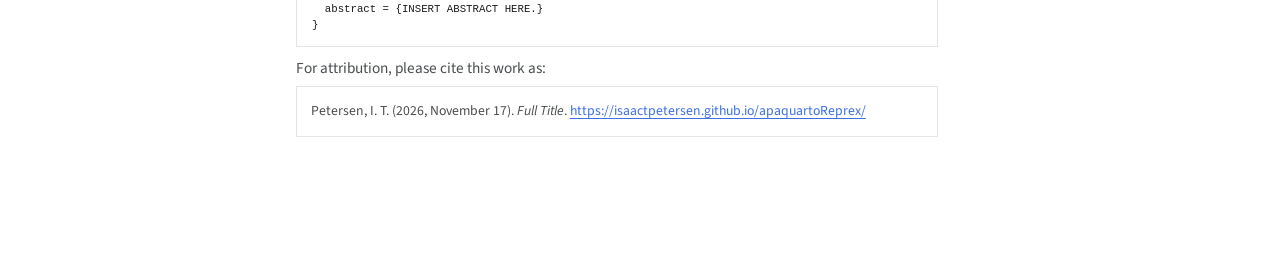
==== commit d896c385: "Built site for gh-pages" ====
--- a/index.html
+++ b/index.html
@@ -2,12 +2,12 @@
 <html xmlns="http://www.w3.org/1999/xhtml" lang="en-US" xml:lang="en-US"><head>
 
 <meta charset="utf-8">
-<meta name="generator" content="quarto-1.10.19">
+<meta name="generator" content="quarto-1.11.9">
 
 <meta name="viewport" content="width=device-width, initial-scale=1.0, user-scalable=yes">
 
 <meta name="author" content="Isaac T. Petersen">
-<meta name="dcterms.date" content="2026-10-15">
+<meta name="dcterms.date" content="2026-11-17">
 <meta name="keywords" content="keyword1, keyword2, keyword3, keyword4, keyword5">
 
 <title>Full Title</title>
@@ -54,14 +54,15 @@
 <script src="site_libs/clipboard/clipboard.min.js"></script>
 <script src="site_libs/quarto-html/quarto.js" type="module"></script>
 <script src="site_libs/quarto-html/tabsets/tabsets.js" type="module"></script>
+<script src="site_libs/quarto-html/scrollable-regions/scrollable-regions.js" type="module"></script>
 <script src="site_libs/quarto-html/popper.min.js"></script>
 <script src="site_libs/quarto-html/tippy.umd.min.js"></script>
 <script src="site_libs/quarto-html/anchor.min.js"></script>
 <link href="site_libs/quarto-html/tippy.css" rel="stylesheet">
-<link href="site_libs/quarto-html/quarto-syntax-highlighting-e21500bb30e7ce080c64316834ee3be8.css" rel="stylesheet" id="quarto-text-highlighting-styles">
+<link href="site_libs/quarto-html/quarto-syntax-highlighting-7b1528b1cba7e9f63f59baa7408a6f56.css" rel="stylesheet" id="quarto-text-highlighting-styles">
 <script src="site_libs/bootstrap/bootstrap.min.js"></script>
 <link href="site_libs/bootstrap/bootstrap-icons.css" rel="stylesheet">
-<link href="site_libs/bootstrap/bootstrap-b25a599093b85ede9551ef69eaa8bc5c.min.css" rel="stylesheet" append-hash="true" id="quarto-bootstrap" data-mode="light">
+<link href="site_libs/bootstrap/bootstrap-2cfcb8e4c9cf86795583b4290443006c.min.css" rel="stylesheet" append-hash="true" id="quarto-bootstrap" data-mode="light">
 <script src="site_libs/quarto-contrib/glightbox/glightbox.min.js"></script>
 <link href="site_libs/quarto-contrib/glightbox/glightbox.min.css" rel="stylesheet">
 <link href="site_libs/quarto-contrib/glightbox/lightbox.css" rel="stylesheet">
@@ -85,16 +86,15 @@
 <meta name="citation_abstract" content="INSERT ABSTRACT HERE.">
 <meta name="citation_keywords" content="keyword1,keyword2,keyword3,keyword4,keyword5">
 <meta name="citation_author" content="Isaac T. Petersen">
-<meta name="citation_publication_date" content="2026-10-15">
-<meta name="citation_cover_date" content="2026-10-15">
+<meta name="citation_publication_date" content="2026-11-17">
+<meta name="citation_cover_date" content="2026-11-17">
 <meta name="citation_year" content="2026">
-<meta name="citation_online_date" content="2026-10-15">
+<meta name="citation_online_date" content="2026-11-17">
 <meta name="citation_fulltext_html_url" content="https://isaactpetersen.github.io/apaquartoReprex/">
 <meta name="citation_language" content="en-US">
-<meta name="citation_reference" content="citation_title=Strategies for the development of volcanic hazard maps in monogenetic volcanic fields: The example of La Palma (Canary Islands);,citation_author=José Marrero;,citation_author=Alicia García;,citation_author=Manuel Berrocoso;,citation_author=Ángeles Llinares;,citation_author=Antonio Rodríguez-Losada;,citation_author=R. Ortiz;,citation_publication_date=2019-07;,citation_cover_date=2019-07;,citation_year=2019;,citation_doi=10.1186/s13617-019-0085-5;,citation_volume=8;,citation_journal_title=Journal of Applied Volcanology;">
 </head>
 
-<body class="quarto-light">
+<body class="quarto-light"><a id="quarto-skip-link" class="visually-hidden-focusable" href="#quarto-document-content">Skip to main content</a>
 
 <header id="title-block-header" class="quarto-title-block default toc-left page-columns page-full">
   <div class="quarto-title-banner page-columns page-full">
@@ -125,7 +125,7 @@
                 <div>
             <div class="quarto-title-meta-heading">Published</div>
             <div class="quarto-title-meta-contents">
-              <p class="date">October 15, 2026</p>
+              <p class="date">November 17, 2026</p>
             </div>
           </div>
           
@@ -154,7 +154,7 @@
     <div class="quarto-code-links"><div class="quarto-title-meta-heading">Code Links</div><div class="quarto-title-meta-contents"><span><a href="https://github.com/isaactpetersen/apaquartoReprex/" target="_blank"><i class="bi bi-github"></i>GitHub Repo</a></span></div></div></div>  </div>
 </header><div id="quarto-content" class="page-columns page-rows-contents page-layout-article toc-left">
 <div id="quarto-sidebar-toc-left" class="sidebar toc-left">
-  <nav id="TOC" role="doc-toc" class="toc-active">
+  <nav id="TOC" role="doc-toc" aria-labelledby="toc-title" class="toc-active">
     <h2 id="toc-title">Table of contents</h2>
    
   <ul>
@@ -167,7 +167,7 @@
 </div>
 <div id="quarto-margin-sidebar" class="sidebar margin-sidebar zindex-bottom">
 </div>
-<main class="content quarto-banner-title-block" id="quarto-document-content">
+<main class="content quarto-banner-title-block" id="quarto-document-content" tabindex="-1">
 
 
 
@@ -177,7 +177,7 @@
 <!-- The introduction should not have a level-1 heading such as Introduction. -->
 <section id="section-in-introduction" class="level2">
 <h2 class="anchored" data-anchor-id="section-in-introduction">Section in Introduction</h2>
-<div id="fig-exampleA" class="quarto-float quarto-figure quarto-figure-center anchored" alt="Insert description here." data-apa-note="Variable A indirectly causes Variable C." data-apa-note-written="2d80652f">
+<div id="fig-exampleA" class="quarto-float quarto-figure quarto-figure-center anchored" data-apa-note="Variable A indirectly causes Variable C." alt="Insert description here." data-apa-note-written="2d80652f">
 <figure class="quarto-float quarto-float-fig figure">
 <div aria-describedby="fig-exampleA-caption-0ceaefa1-69ba-4598-a22c-09a6ac19f8ca">
 <a href="Figures/sampleImage1.png" class="lightbox" data-gallery="quarto-lightbox-gallery-1" title="Figure&nbsp;1: Sample Image 1."><img src="Figures/sampleImage1.png" class="img-fluid figure-img" data-apa-note="Variable A indirectly causes Variable C." alt="Insert description here."></a>
@@ -274,16 +274,16 @@
 </div>
 </section>
 
-<div id="quarto-appendix" class="default"><section class="quarto-appendix-contents" id="quarto-reuse"><h2 class="anchored quarto-appendix-heading">Reuse</h2><div class="quarto-appendix-contents"><div><a rel="license" href="https://creativecommons.org/licenses/by/4.0/deed.en_us">CC BY 4.0</a></div></div></section><section class="quarto-appendix-contents" id="quarto-citation"><h2 class="anchored quarto-appendix-heading">Citation</h2><div><div class="quarto-appendix-secondary-label">BibTeX citation:</div><pre class="sourceCode code-with-copy quarto-appendix-bibtex"><code class="sourceCode bibtex">@online{petersen2026,
+<div id="quarto-appendix" class="default"><section class="quarto-appendix-contents" id="quarto-reuse"><h2 class="anchored quarto-appendix-heading">Reuse</h2><div class="quarto-appendix-contents"><div><a rel="license" href="https://creativecommons.org/licenses/by/4.0/deed.en_us">CC BY 4.0</a></div></div></section><section class="quarto-appendix-contents" id="quarto-citation"><h2 class="anchored quarto-appendix-heading">Citation</h2><div><div class="quarto-appendix-secondary-label">BibTeX citation:</div><div class="code-copy-outer-scaffold"><pre class="sourceCode quarto-appendix-bibtex code-with-copy"><code class="sourceCode bibtex">@online{petersen2026,
   author = {Petersen, Isaac T.},
   title = {Full {Title}},
-  date = {2026-10-15},
+  date = {2026-11-17},
   url = {https://isaactpetersen.github.io/apaquartoReprex/},
   langid = {en-US},
   abstract = {INSERT ABSTRACT HERE.}
 }
-</code><button title="Copy to Clipboard" class="code-copy-button"><i class="bi"></i></button></pre><div class="quarto-appendix-secondary-label">For attribution, please cite this work as:</div><div id="ref-petersen2026" class="csl-entry quarto-appendix-citeas" role="listitem">
-Petersen, I. T. (2026, October 15). <em>Full Title</em>. <a href="https://isaactpetersen.github.io/apaquartoReprex/">https://isaactpetersen.github.io/apaquartoReprex/</a>
+</code></pre><button title="Copy to Clipboard" class="code-copy-button"><i class="bi"></i></button></div><div class="quarto-appendix-secondary-label">For attribution, please cite this work as:</div><div id="ref-petersen2026" class="csl-entry quarto-appendix-citeas" role="listitem">
+Petersen, I. T. (2026, November 17). <em>Full Title</em>. <a href="https://isaactpetersen.github.io/apaquartoReprex/">https://isaactpetersen.github.io/apaquartoReprex/</a>
 </div></div></section></div></main>
 <!-- /main column -->
 <script id="quarto-html-after-body" type="application/javascript">
@@ -360,11 +360,30 @@
       var localhostRegex = new RegExp(/^(?:http|https):\/\/localhost\:?[0-9]*\//);
       var mailtoRegex = new RegExp(/^mailto:/);
         var filterRegex = new RegExp('/' + window.location.host + '/');
+      const newWindowLabel = "(opens in a new tab)";
+      const newWindowNoteId = "quarto-ext-newwindow-label";
+      // Links reference one hidden label through aria-describedby, so the
+      // announcement never changes their accessible name.
+      var describeNewWindow = (link) => {
+        if (!window.document.getElementById(newWindowNoteId)) {
+          var newWindowNote = window.document.createElement("span");
+          newWindowNote.id = newWindowNoteId;
+          newWindowNote.hidden = true;
+          newWindowNote.textContent = newWindowLabel;
+          window.document.body.appendChild(newWindowNote);
+        }
+        var describedBy = (link.getAttribute("aria-describedby") || "").split(/\s+/).filter(Boolean);
+        if (!describedBy.includes(newWindowNoteId)) {
+          describedBy.push(newWindowNoteId);
+          link.setAttribute("aria-describedby", describedBy.join(" "));
+        }
+      }
       var isInternal = (href) => {
           return filterRegex.test(href) || localhostRegex.test(href) || mailtoRegex.test(href);
       }
       // Inspect non-navigation links and adorn them if external
-     var links = window.document.querySelectorAll('a[href]:not(.nav-link):not(.navbar-brand):not(.toc-action):not(.sidebar-link):not(.sidebar-item-toggle):not(.pagination-link):not(.no-external):not([aria-hidden]):not(.dropdown-item):not(.quarto-navigation-tool):not(.about-link)');
+      window.quartoDecorateExternalLinks = function (root) {
+     var links = (root || window.document).querySelectorAll('a[href]:not(.nav-link):not(.navbar-brand):not(.toc-action):not(.sidebar-link):not(.sidebar-item-toggle):not(.pagination-link):not(.no-external):not([aria-hidden]):not(.dropdown-item):not(.quarto-navigation-tool):not(.about-link)');
       for (var i=0; i<links.length; i++) {
         const link = links[i];
         if (!isInternal(link.href)) {
@@ -378,8 +397,70 @@
             if (link.getAttribute("rel") === null) {
               link.setAttribute("rel", "noopener");
             }
-        }
-      }
+            describeNewWindow(link);
+          if (!link.classList.contains('no-external-icon')) {
+          }
+        }
+      }
+      };
+      window.quartoDecorateExternalLinks(window.document);
+    // Esc closes the popup (WCAG 1.4.13) and focus leaving both trigger and
+    // popup closes it (WCAG 2.4.11); tippy handles neither for interactive popups.
+    const hideOnEscAndFocusOut = {
+      name: 'hideOnEscAndFocusOut',
+      defaultValue: true,
+      fn(instance) {
+        const dismiss = () => {
+          // A show scheduled by the trigger delay would otherwise reopen it
+          instance.clearDelayTimeouts();
+          instance.hide();
+        };
+        const onKeyDown = (event) => {
+          if (event.key !== 'Escape') {
+            return;
+          }
+          // Keep Esc from also reaching page handlers (e.g. reveal.js overview),
+          // except an open reveal.js slide menu, which Esc should close too.
+          // The menu handles keys only when its keyboard option is on.
+          const menuHandlesEsc = window.Reveal?.getPlugin?.('menu')?.isOpen() &&
+            window.Reveal.getConfig().menu?.keyboard !== false;
+          if (!menuHandlesEsc) {
+            event.stopPropagation();
+          }
+          if (instance.popper.contains(window.document.activeElement)) {
+            // Disabled while refocusing so the focus trigger does not reopen it
+            instance.disable();
+            instance.reference.focus();
+            instance.enable();
+          }
+          dismiss();
+        };
+        const onFocusOut = (event) => {
+          const target = event.relatedTarget;
+          if (target && !instance.reference.contains(target) &&
+              !instance.popper.contains(target)) {
+            dismiss();
+          }
+        };
+        // On the trigger too: a click trigger (code-annotations: select) has no
+        // blur handling. Attached for the instance's lifetime so leaving the
+        // trigger also cancels a show still pending on the trigger delay.
+        instance.reference.addEventListener('focusout', onFocusOut);
+        return {
+          onShow() {
+            window.document.addEventListener('keydown', onKeyDown, true);
+            instance.popper.addEventListener('focusout', onFocusOut);
+          },
+          onHide() {
+            window.document.removeEventListener('keydown', onKeyDown, true);
+            instance.popper.removeEventListener('focusout', onFocusOut);
+          },
+          onDestroy() {
+            instance.reference.removeEventListener('focusout', onFocusOut);
+          },
+        };
+      },
+    };
     function tippyHover(el, contentFn, onTriggerFn, onUntriggerFn) {
       const config = {
         allowHTML: true,
@@ -393,6 +474,7 @@
         interactiveBorder: 10,
         theme: 'quarto',
         placement: 'bottom-start',
+        plugins: [hideOnEscAndFocusOut],
       };
       if (contentFn) {
         config.content = contentFn;
@@ -555,44 +637,54 @@
           const lineIds = lines.map((line) => {
             return targetCell + "-" + line;
           })
-          let top = null;
-          let height = null;
-          let parent = null;
+          // Each band is positioned against its own containing block, which is
+          // not the offsetParent of the lines, so place it from client rects.
+          const placeBand = (band, firstEl, lastEl, codeBlock) => {
+            const container = band.offsetParent;
+            if (container === null) {
+              return;
+            }
+            const containerRect = container.getBoundingClientRect();
+            // Reveal.js scales slides with a transform, so convert client
+            // pixels back to the CSS pixels of the container.
+            const scale = containerRect.height / container.offsetHeight || 1;
+            const firstRect = firstEl.getBoundingClientRect();
+            const lastRect = lastEl.getBoundingClientRect();
+            const top = (firstRect.top - containerRect.top) / scale - container.clientTop + container.scrollTop;
+            const height = (lastRect.bottom - firstRect.top) / scale;
+            band.style.top = top - 2 + "px";
+            band.style.height = height + 4 + "px";
+            if (codeBlock) {
+              // Without the copy button wrapper, the containing block is wider
+              // than the code block, so span the code block explicitly.
+              const blockRect = codeBlock.getBoundingClientRect();
+              band.style.left = (blockRect.left - containerRect.left) / scale - container.clientLeft + container.scrollLeft + "px";
+              band.style.width = blockRect.width / scale + "px";
+            }
+          };
           if (lineIds.length > 0) {
-              //compute the position of the single el (top and bottom and make a div)
-              const el = window.document.getElementById(lineIds[0]);
-              top = el.offsetTop;
-              height = el.offsetHeight;
-              parent = el.parentElement.parentElement;
-            if (lineIds.length > 1) {
-              const lastEl = window.document.getElementById(lineIds[lineIds.length - 1]);
-              const bottom = lastEl.offsetTop + lastEl.offsetHeight;
-              height = bottom - top;
-            }
-            if (top !== null && height !== null && parent !== null) {
-              // cook up a div (if necessary) and position it 
-              let div = window.document.getElementById("code-annotation-line-highlight");
-              if (div === null) {
-                div = window.document.createElement("div");
-                div.setAttribute("id", "code-annotation-line-highlight");
-                div.style.position = 'absolute';
-                parent.appendChild(div);
-              }
-              div.style.top = top - 2 + "px";
-              div.style.height = height + 4 + "px";
-              div.style.left = 0;
-              let gutterDiv = window.document.getElementById("code-annotation-line-highlight-gutter");
-              if (gutterDiv === null) {
-                gutterDiv = window.document.createElement("div");
-                gutterDiv.setAttribute("id", "code-annotation-line-highlight-gutter");
-                gutterDiv.style.position = 'absolute';
-                const codeCell = window.document.getElementById(targetCell);
-                const gutter = codeCell.querySelector('.code-annotation-gutter');
-                gutter.appendChild(gutterDiv);
-              }
-              gutterDiv.style.top = top - 2 + "px";
-              gutterDiv.style.height = height + 4 + "px";
-            }
+            const el = window.document.getElementById(lineIds[0]);
+            const lastEl = window.document.getElementById(lineIds[lineIds.length - 1]);
+            const parent = el.parentElement.parentElement;
+            // cook up a div (if necessary) and position it
+            let div = window.document.getElementById("code-annotation-line-highlight");
+            if (div === null) {
+              div = window.document.createElement("div");
+              div.setAttribute("id", "code-annotation-line-highlight");
+              div.style.position = 'absolute';
+              parent.appendChild(div);
+            }
+            placeBand(div, el, lastEl, parent.closest("div.sourceCode") || parent);
+            let gutterDiv = window.document.getElementById("code-annotation-line-highlight-gutter");
+            if (gutterDiv === null) {
+              gutterDiv = window.document.createElement("div");
+              gutterDiv.setAttribute("id", "code-annotation-line-highlight-gutter");
+              gutterDiv.style.position = 'absolute';
+              const codeCell = window.document.getElementById(targetCell);
+              const gutter = codeCell.querySelector('.code-annotation-gutter');
+              gutter.appendChild(gutterDiv);
+            }
+            placeBand(gutterDiv, el, lastEl);
             selectedAnnoteEl = annoteEl;
           }
         };
@@ -691,6 +783,9 @@
     }
   });
   </script>
+  <script type="application/javascript">
+  window.quartoScrollableRegionsLabels = {"code":"Scrollable code","output":"Scrollable output"};
+  </script>
 </div> <!-- /content -->
 <script>var lightboxQuarto = GLightbox({"closeEffect":"zoom","descPosition":"bottom","loop":false,"openEffect":"zoom","selector":".lightbox"});
 (function() {
--- a/site_libs/quarto-html/quarto-syntax-highlighting-7b1528b1cba7e9f63f59baa7408a6f56.css
+++ b/site_libs/quarto-html/quarto-syntax-highlighting-7b1528b1cba7e9f63f59baa7408a6f56.css
@@ -0,0 +1,233 @@
+/* quarto syntax highlight colors */
+:root {
+  --quarto-hl-ot-color: #d91e18;
+  --quarto-hl-at-color: #a55a00;
+  --quarto-hl-ss-color: #008000;
+  --quarto-hl-an-color: #696969;
+  --quarto-hl-fu-color: #06287e;
+  --quarto-hl-st-color: #008000;
+  --quarto-hl-cf-color: #d91e18;
+  --quarto-hl-op-color: #00769e;
+  --quarto-hl-er-color: #7928a1;
+  --quarto-hl-bn-color: #7928a1;
+  --quarto-hl-al-color: #7928a1;
+  --quarto-hl-va-color: #a55a00;
+  --quarto-hl-bu-color: inherit;
+  --quarto-hl-ex-color: inherit;
+  --quarto-hl-pp-color: #7928a1;
+  --quarto-hl-in-color: #696969;
+  --quarto-hl-vs-color: #008000;
+  --quarto-hl-wa-color: #696969;
+  --quarto-hl-do-color: #696969;
+  --quarto-hl-im-color: inherit;
+  --quarto-hl-ch-color: #008000;
+  --quarto-hl-dt-color: #7928a1;
+  --quarto-hl-fl-color: #a55a00;
+  --quarto-hl-co-color: #696969;
+  --quarto-hl-cv-color: #696969;
+  --quarto-hl-cn-color: #d91e18;
+  --quarto-hl-sc-color: #00769e;
+  --quarto-hl-dv-color: #7928a1;
+  --quarto-hl-kw-color: #d91e18;
+}
+
+/* other quarto variables */
+:root {
+  --quarto-font-monospace: SFMono-Regular, Menlo, Monaco, Consolas, "Liberation Mono", "Courier New", monospace;
+}
+
+/* syntax highlight based on Pandoc's rules */
+pre > code.sourceCode > span {
+  color: #545454;
+}
+
+code.sourceCode > span {
+  color: #545454;
+}
+
+div.sourceCode,
+div.sourceCode pre.sourceCode {
+  color: #545454;
+}
+
+/* Normal */
+code span {
+  color: #545454;
+}
+
+/* Alert */
+code span.al {
+  color: #7928a1;
+  font-style: inherit;
+}
+
+/* Annotation */
+code span.an {
+  color: #696969;
+  font-style: inherit;
+}
+
+/* Attribute */
+code span.at {
+  color: #a55a00;
+  font-style: inherit;
+}
+
+/* BaseN */
+code span.bn {
+  color: #7928a1;
+  font-style: inherit;
+}
+
+/* BuiltIn */
+code span.bu {
+  font-style: inherit;
+}
+
+/* ControlFlow */
+code span.cf {
+  color: #d91e18;
+  font-style: inherit;
+}
+
+/* Char */
+code span.ch {
+  color: #008000;
+  font-style: inherit;
+}
+
+/* Constant */
+code span.cn {
+  color: #d91e18;
+  font-style: inherit;
+}
+
+/* Comment */
+code span.co {
+  color: #696969;
+  font-style: inherit;
+}
+
+/* CommentVar */
+code span.cv {
+  color: #696969;
+  font-style: italic;
+}
+
+/* Documentation */
+code span.do {
+  color: #696969;
+  font-style: italic;
+}
+
+/* DataType */
+code span.dt {
+  color: #7928a1;
+  font-style: inherit;
+}
+
+/* DecVal */
+code span.dv {
+  color: #7928a1;
+  font-style: inherit;
+}
+
+/* Error */
+code span.er {
+  color: #7928a1;
+  font-style: inherit;
+}
+
+/* Extension */
+code span.ex {
+  font-style: inherit;
+}
+
+/* Float */
+code span.fl {
+  color: #a55a00;
+  font-style: inherit;
+}
+
+/* Function */
+code span.fu {
+  color: #06287e;
+  font-style: inherit;
+}
+
+/* Import */
+code span.im {
+  font-style: inherit;
+}
+
+/* Information */
+code span.in {
+  color: #696969;
+  font-style: inherit;
+}
+
+/* Keyword */
+code span.kw {
+  color: #d91e18;
+  font-style: inherit;
+}
+
+/* Operator */
+code span.op {
+  color: #00769e;
+  font-style: inherit;
+}
+
+/* Other */
+code span.ot {
+  color: #d91e18;
+  font-style: inherit;
+}
+
+/* Preprocessor */
+code span.pp {
+  color: #7928a1;
+  font-style: inherit;
+}
+
+/* SpecialChar */
+code span.sc {
+  color: #00769e;
+  font-style: inherit;
+}
+
+/* SpecialString */
+code span.ss {
+  color: #008000;
+  font-style: inherit;
+}
+
+/* String */
+code span.st {
+  color: #008000;
+  font-style: inherit;
+}
+
+/* Variable */
+code span.va {
+  color: #a55a00;
+  font-style: inherit;
+}
+
+/* VerbatimString */
+code span.vs {
+  color: #008000;
+  font-style: inherit;
+}
+
+/* Warning */
+code span.wa {
+  color: #696969;
+  font-style: italic;
+}
+
+.prevent-inlining {
+  content: "</";
+}
+
+/*# sourceMappingURL=294b23aea3286da96f76f9e9c0ed8985.css.map */
